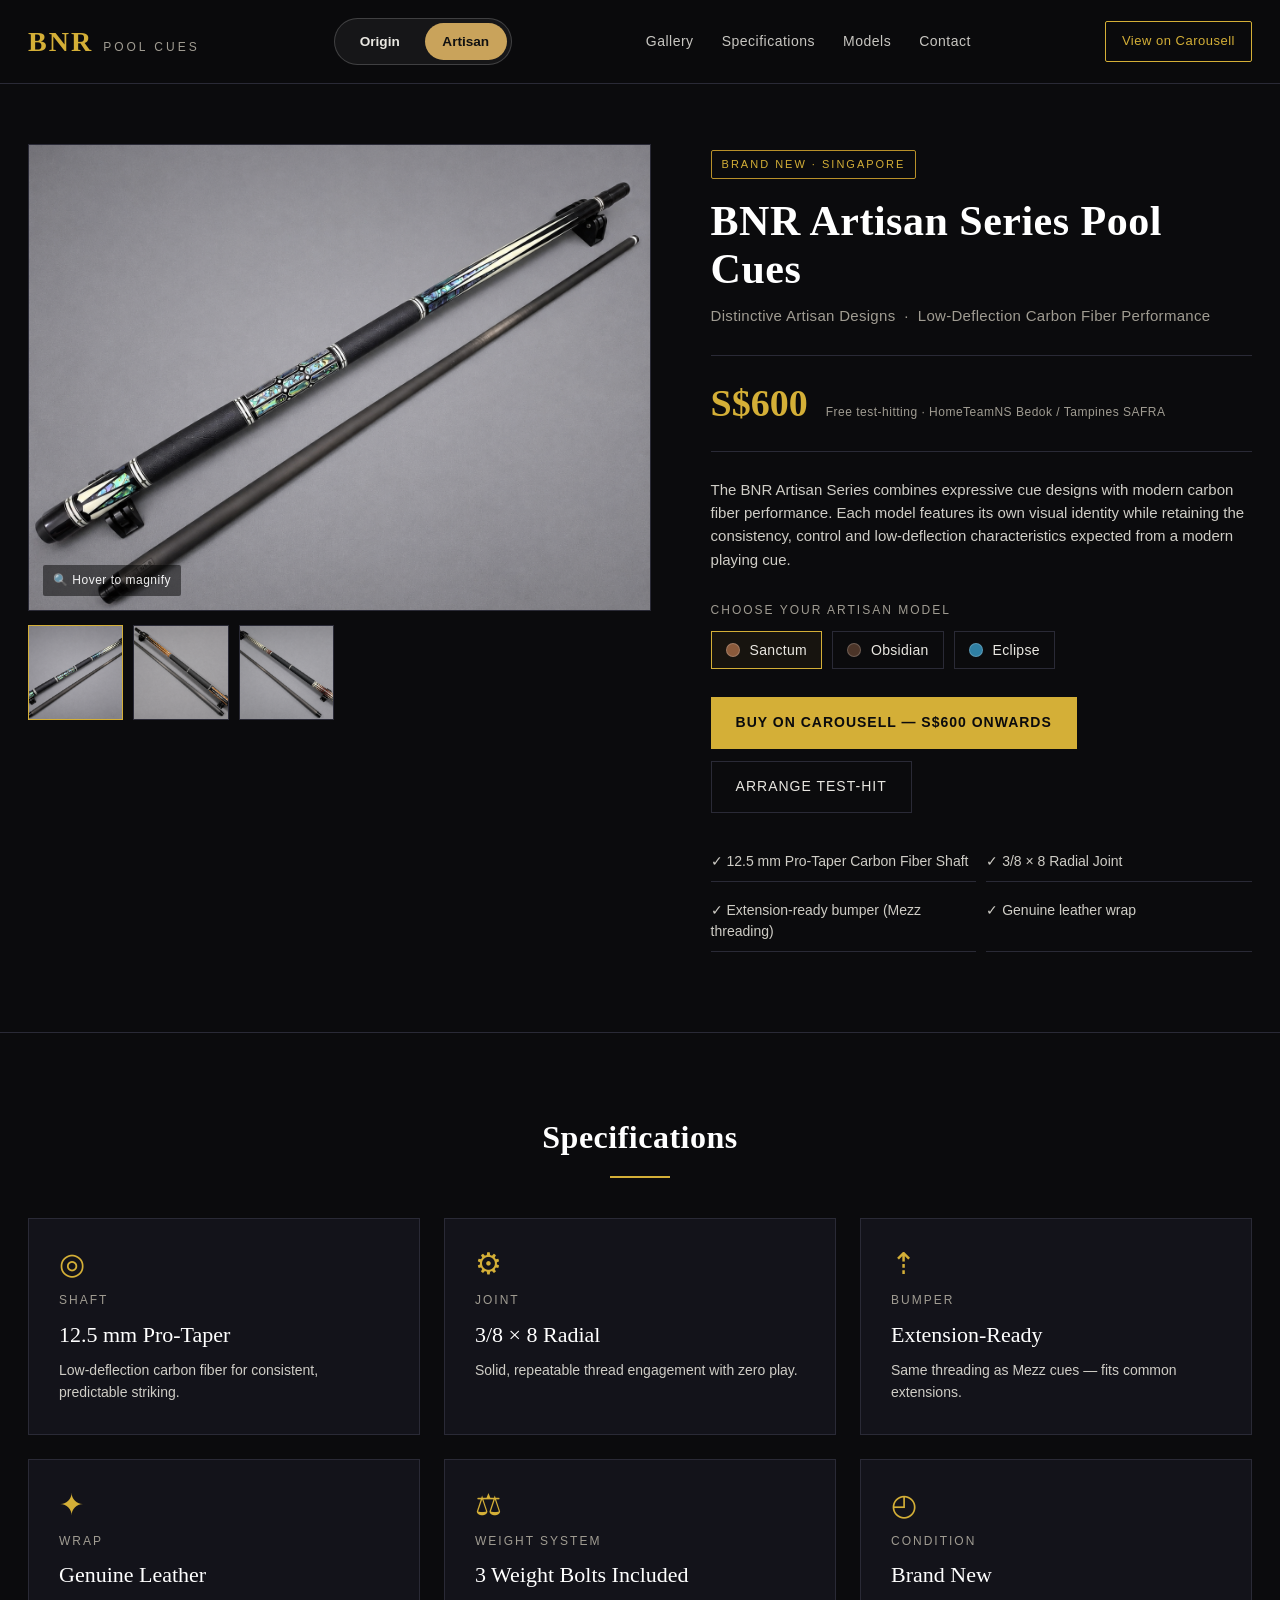
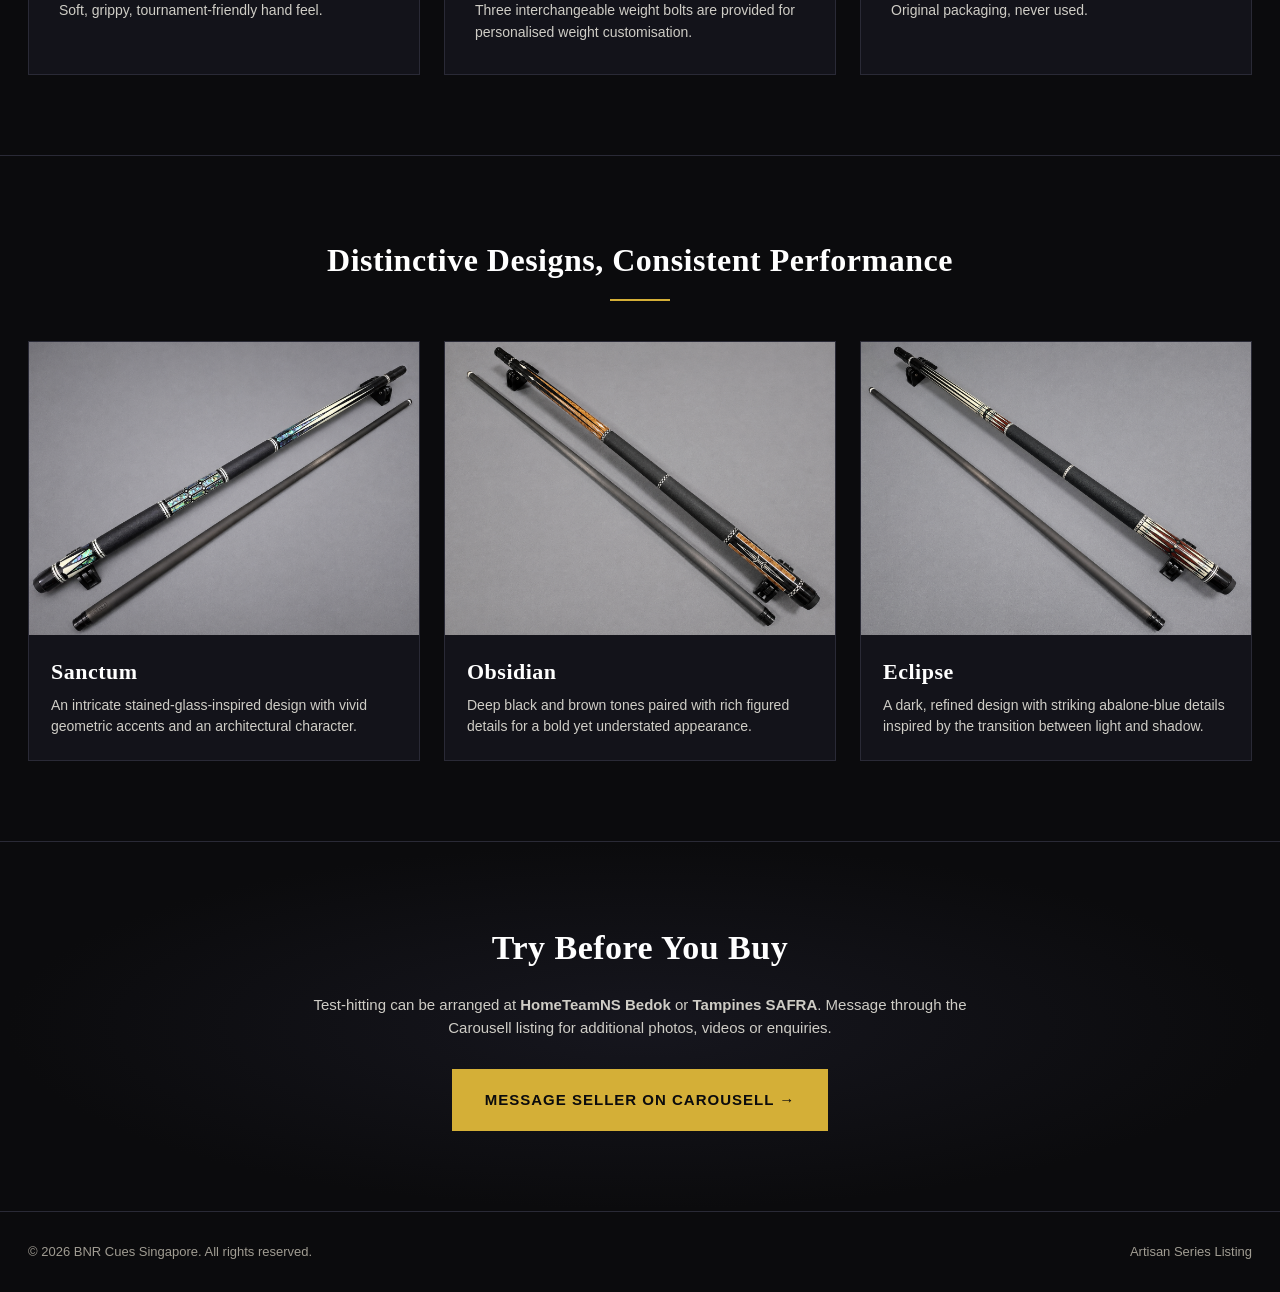
==== artisan.html @ a1094cd3 "Update artisan.html" ====
<!DOCTYPE html>
<html lang="en">
<head>
<meta charset="UTF-8" />
<meta name="viewport" content="width=device-width, initial-scale=1.0" />
<title>BNR Artisan Series Pool Cues — Premium Carbon Fiber Cues</title>
<meta name="description" content="Explore the BNR Artisan Series, featuring distinctive cue designs paired with a low-deflection carbon fiber shaft." />
<link rel="stylesheet" href="styles.css" />

<style>
  /* Artisan model colour icons */
  .sw-sanctum {
    background: #8a5a3b;
  }

  .sw-obsidian {
    background: #4b3428;
  }

  .sw-eclipse {
    background: #2f7fa3;
  }
</style>
</head>

<body>

<header class="nav">
  <div class="nav-inner">

    <a href="index.html" class="brand">
      <span class="brand-mark">BNR</span>
      <span class="brand-sub">Pool Cues</span>
    </a>

    <div class="series-switcher">
      <a href="index.html" class="series-link">Origin</a>
      <a href="artisan.html" class="series-link active">Artisan</a>
    </div>

    <nav class="nav-links">
      <a href="#gallery">Gallery</a>
      <a href="#specs">Specifications</a>
      <a href="#variants">Models</a>
      <a href="#contact">Contact</a>
    </nav>

    <a
      class="cta-mini"
      href="https://carousell.app.link/4e29NldjG4b"
      target="_blank"
      rel="noopener"
    >
      View on Carousell
    </a>

  </div>
</header>

<main>

<section class="product">
  <div class="product-grid">

    <!-- LEFT: IMAGE GALLERY -->
    <div class="gallery" id="gallery">

      <div
        class="main-image-wrap"
        id="zoomTarget"
        data-zoom-src="images/cue-sanctum-main.jpg"
      >
        <img
          id="mainImage"
          src="images/cue-sanctum-main.jpg"
          alt="BNR Artisan Sanctum Pool Cue"
        />

        <div class="zoom-lens" id="zoomLens"></div>
        <div class="zoom-result" id="zoomResult"></div>
        <div class="zoom-hint">🔍 Hover to magnify</div>
      </div>

      <div class="thumbs">

        <button
          class="thumb active"
          data-src="images/cue-sanctum-main.jpg"
          aria-label="Sanctum"
        >
          <img
            src="images/cue-sanctum-main.jpg"
            alt="BNR Artisan Sanctum Pool Cue"
          />
        </button>

        <button
          class="thumb"
          data-src="images/cue-obsidian-main.jpg"
          aria-label="Obsidian"
        >
          <img
            src="images/cue-obsidian-main.jpg"
            alt="BNR Artisan Obsidian Pool Cue"
          />
        </button>

        <button
          class="thumb"
          data-src="images/cue-eclipse-main.jpg"
          aria-label="Eclipse"
        >
          <img
            src="images/cue-eclipse-main.jpg"
            alt="BNR Artisan Eclipse Pool Cue"
          />
        </button>

      </div>
    </div>

    <!-- RIGHT: PRODUCT INFORMATION -->
    <div class="info">

      <div class="badge">Brand New · Singapore</div>

      <h1>BNR Artisan Series Pool Cues</h1>

      <p class="subtitle">
        Distinctive Artisan Designs
        &nbsp;·&nbsp;
        Low-Deflection Carbon Fiber Performance
      </p>

      <div class="price-row">
        <div class="price">S$600</div>
        <div class="price-note">
          Free test-hitting · HomeTeamNS Bedok / Tampines SAFRA
        </div>
      </div>

      <p class="lede">
        The BNR Artisan Series combines expressive cue designs with modern
        carbon fiber performance. Each model features its own visual identity
        while retaining the consistency, control and low-deflection
        characteristics expected from a modern playing cue.
      </p>

      <div class="variant-picker">
        <div class="variant-label">Choose your Artisan model</div>

        <div class="variant-options">

          <button
            class="variant active"
            data-src="images/cue-sanctum-main.jpg"
          >
            <span class="swatch sw-sanctum"></span>
            Sanctum
          </button>

          <button
            class="variant"
            data-src="images/cue-obsidian-main.jpg"
          >
            <span class="swatch sw-obsidian"></span>
            Obsidian
          </button>

          <button
            class="variant"
            data-src="images/cue-eclipse-main.jpg"
          >
            <span class="swatch sw-eclipse"></span>
            Eclipse
          </button>

        </div>
      </div>

      <div class="actions">

        <a
          class="btn btn-primary"
          href="https://carousell.app.link/4e29NldjG4b"
          target="_blank"
          rel="noopener"
        >
          Buy on Carousell — S$600 onwards
        </a>

        <a class="btn btn-ghost" href="#contact">
          Arrange Test-Hit
        </a>

      </div>

      <ul class="quick-feats">
        <li>✓ 12.5 mm Pro-Taper Carbon Fiber Shaft</li>
        <li>✓ 3/8 × 8 Radial Joint</li>
        <li>✓ Extension-ready bumper (Mezz threading)</li>
        <li>✓ Genuine leather wrap</li>
      </ul>

    </div>

  </div>
</section>

<!-- ============== SPECIFICATIONS ============== -->
<section class="specs" id="specs">

  <h2>Specifications</h2>

  <div class="specs-grid">

    <div class="spec">
      <div class="spec-icon">◎</div>
      <div class="spec-title">Shaft</div>
      <div class="spec-val">12.5 mm Pro-Taper</div>
      <div class="spec-desc">
        Low-deflection carbon fiber for consistent, predictable striking.
      </div>
    </div>

    <div class="spec">
      <div class="spec-icon">⚙</div>
      <div class="spec-title">Joint</div>
      <div class="spec-val">3/8 × 8 Radial</div>
      <div class="spec-desc">
        Solid, repeatable thread engagement with zero play.
      </div>
    </div>

    <div class="spec">
      <div class="spec-icon">⇡</div>
      <div class="spec-title">Bumper</div>
      <div class="spec-val">Extension-Ready</div>
      <div class="spec-desc">
        Same threading as Mezz cues — fits common extensions.
      </div>
    </div>

    <div class="spec">
      <div class="spec-icon">✦</div>
      <div class="spec-title">Wrap</div>
      <div class="spec-val">Genuine Leather</div>
      <div class="spec-desc">
        Soft, grippy, tournament-friendly hand feel.
      </div>
    </div>

    <div class="spec">
      <div class="spec-icon">⚖</div>
      <div class="spec-title">Weight System</div>
      <div class="spec-val">3 Weight Bolts Included</div>
      <div class="spec-desc">
        Three interchangeable weight bolts are provided for personalised weight customisation.
      </div>
    </div>

    <div class="spec">
      <div class="spec-icon">◴</div>
      <div class="spec-title">Condition</div>
      <div class="spec-val">Brand New</div>
      <div class="spec-desc">
        Original packaging, never used.
      </div>
    </div>

  </div>
</section>

<!-- ============== ARTISAN MODELS ============== -->
<section class="variants-section" id="variants">

  <h2>Distinctive Designs, Consistent Performance</h2>

  <div class="variant-cards">

    <article class="variant-card">
      <img
        src="images/cue-sanctum-main.jpg"
        alt="BNR Artisan Sanctum Pool Cue"
      />
      <h3>Sanctum</h3>
      <p>
        An intricate stained-glass-inspired design with vivid geometric
        accents and an architectural character.
      </p>
    </article>

    <article class="variant-card">
      <img
        src="images/cue-obsidian-main.jpg"
        alt="BNR Artisan Obsidian Pool Cue"
      />
      <h3>Obsidian</h3>
      <p>
        Deep black and brown tones paired with rich figured details for a bold
        yet understated appearance.
      </p>
    </article>

    <article class="variant-card">
      <img
        src="images/cue-eclipse-main.jpg"
        alt="BNR Artisan Eclipse Pool Cue"
      />
      <h3>Eclipse</h3>
      <p>
        A dark, refined design with striking abalone-blue details inspired by
        the transition between light and shadow.
      </p>
    </article>

  </div>
</section>

<!-- ============== CONTACT ============== -->
<section class="contact" id="contact">

  <div class="contact-inner">

    <h2>Try Before You Buy</h2>

    <p>
      Test-hitting can be arranged at
      <strong>HomeTeamNS Bedok</strong> or
      <strong>Tampines SAFRA</strong>.
      Message through the Carousell listing for additional photos,
      videos or enquiries.
    </p>

    <a
      class="btn btn-primary big"
      href="https://carousell.app.link/4e29NldjG4b"
      target="_blank"
      rel="noopener"
    >
      Message Seller on Carousell →
    </a>

  </div>
</section>

</main>

<footer class="footer">
  <div>© 2026 BNR Cues Singapore. All rights reserved.</div>

  <div class="foot-links">
    <a
      href="https://carousell.app.link/4e29NldjG4b"
      target="_blank"
      rel="noopener"
    >
      Artisan Series Listing
    </a>
  </div>
</footer>

<div class="lightbox" id="lightbox">
  <button
    class="lightbox-close"
    id="lightboxClose"
    aria-label="Close zoomed image"
  >
    &times;
  </button>

  <img
    id="lightboxImg"
    src=""
    alt="Zoomed product photo"
  />
</div>

<script src="script.js"></script>

</body>
</html>
---- styles.css ----
/* ===== Theme: Premium dark / billiards-hall ===== */
:root{
  --bg:#0b0b0d;
  --bg-2:#13131a;
  --panel:#181820;
  --line:#2a2a36;
  --text:#e9e7e1;
  --muted:#a09c92;
  --gold:#d4af37;
  --gold-soft:#b9912a;
  --accent:#e0b25a;
}
*{box-sizing:border-box;margin:0;padding:0}
html,body{background:var(--bg);color:var(--text);font-family:"Inter","Helvetica Neue",Arial,sans-serif;-webkit-font-smoothing:antialiased;line-height:1.55}
img{display:block;max-width:100%;height:auto}
h1,h2,h3{font-family:"Playfair Display",Georgia,"Times New Roman",serif;font-weight:600;letter-spacing:.5px}
a{color:inherit;text-decoration:none}

/* ===== Nav ===== */
.nav{position:sticky;top:0;z-index:50;background:rgba(11,11,13,.85);backdrop-filter:blur(10px);border-bottom:1px solid var(--line)}
.nav-inner{max-width:1280px;margin:0 auto;padding:18px 28px;display:flex;align-items:center;justify-content:space-between;gap:24px}
.brand{display:flex;align-items:baseline;gap:10px}
.brand-mark{font-family:"Playfair Display",Georgia,serif;font-size:28px;color:var(--gold);letter-spacing:2px;font-weight:700}
.brand-sub{font-size:12px;text-transform:uppercase;letter-spacing:3px;color:var(--muted)}
.nav-links{display:flex;gap:28px}
.nav-links a{color:var(--text);font-size:14px;letter-spacing:.5px;opacity:.85;transition:opacity .2s}
.nav-links a:hover{opacity:1;color:var(--gold)}
.cta-mini{font-size:13px;padding:9px 16px;border:1px solid var(--gold);color:var(--gold);border-radius:2px;transition:all .2s;letter-spacing:.5px}
.cta-mini:hover{background:var(--gold);color:#000}

/* ===== Product layout ===== */
.product{max-width:1280px;margin:0 auto;padding:60px 28px 80px}
.product-grid{display:grid;grid-template-columns:1.15fr 1fr;gap:60px;align-items:start}

/* ===== Gallery + Magnifier ===== */
.gallery{position:relative}
.main-image-wrap{
  position:relative;background:var(--panel);border:1px solid var(--line);
  aspect-ratio:4/3;cursor:zoom-in;
}
.main-image-wrap img{width:100%;height:100%;object-fit:cover;display:block}
.zoom-hint{position:absolute;left:14px;bottom:14px;background:rgba(0,0,0,.55);color:#fff;font-size:12px;padding:6px 10px;border-radius:2px;letter-spacing:.5px;pointer-events:none;opacity:.9;transition:opacity .2s}
.main-image-wrap:hover .zoom-hint{opacity:0}
/* On touch devices there's no hover state, so show the hint (with updated text set in script.js) by default */
@media (hover: none){
    .zoom-hint{opacity:1}
}

/* Magnifier lens (the square that follows the cursor on the small image) */
.zoom-lens{
  position:absolute;border:2px solid var(--gold);
  width:140px;height:140px;display:none;
  background:rgba(212,175,55,.08);
  pointer-events:none;
}
/* Magnifier result (the big zoomed view that appears to the right) */
.zoom-result{
  position:absolute;
  top:0;left:calc(100% + 20px);
  width:520px;height:100%;
  border:1px solid var(--line);
  background-repeat:no-repeat;
  background-color:var(--panel);
  display:none;
  z-index:30;
  box-shadow:0 20px 50px rgba(0,0,0,.5);
}

/* Thumbnails */
.thumbs{display:grid;grid-template-columns:repeat(6,1fr);gap:10px;margin-top:14px}
.thumb{
  background:var(--panel);border:1px solid var(--line);padding:0;cursor:pointer;
  aspect-ratio:1/1;overflow:hidden;transition:border-color .15s, transform .15s;
}
.thumb img{width:100%;height:100%;object-fit:cover}
.thumb:hover{border-color:var(--gold-soft);transform:translateY(-2px)}
.thumb.active{border-color:var(--gold);box-shadow:0 0 0 1px var(--gold) inset}

/* ===== Info panel ===== */
.info{padding-top:6px}
.badge{display:inline-block;font-size:11px;letter-spacing:2px;text-transform:uppercase;color:var(--gold);border:1px solid var(--gold-soft);padding:5px 10px;margin-bottom:18px;border-radius:2px}
.info h1{font-size:42px;line-height:1.15;margin-bottom:10px;color:#fff}
.subtitle{color:var(--muted);font-size:15px;margin-bottom:28px;letter-spacing:.3px}

.price-row{display:flex;align-items:baseline;gap:18px;padding:18px 0;border-top:1px solid var(--line);border-bottom:1px solid var(--line);margin-bottom:26px;flex-wrap:wrap}
.price{font-family:"Playfair Display",serif;font-size:38px;color:var(--gold);font-weight:600}
.price-note{font-size:12px;color:var(--muted);letter-spacing:.5px}

.lede{color:#cfcdc6;margin-bottom:30px;font-size:15px}

/* Variant picker */
.variant-picker{margin-bottom:28px}
.variant-label{font-size:12px;letter-spacing:2px;text-transform:uppercase;color:var(--muted);margin-bottom:12px}
.variant-options{display:flex;gap:10px;flex-wrap:wrap}
.variant{
  display:flex;align-items:center;gap:10px;background:transparent;color:var(--text);
  border:1px solid var(--line);padding:10px 14px;cursor:pointer;font-size:14px;
  transition:all .15s;letter-spacing:.3px;
}
.variant em{font-style:normal;color:var(--muted);margin-left:4px;font-size:12px}
.variant:hover{border-color:var(--gold-soft)}
.variant.active{border-color:var(--gold);background:rgba(212,175,55,.06)}
.swatch{width:14px;height:14px;border-radius:50%;display:inline-block;border:1px solid rgba(255,255,255,.2)}
.sw-tulipwood{background:linear-gradient(135deg,#e08338,#a85816)}
.sw-ebony{background:linear-gradient(135deg,#3c2a20,#16100c)}
.sw-curly{background:linear-gradient(135deg,#bfbfc4,#7f7f86)}

/* Buttons */
.actions{display:flex;gap:12px;flex-wrap:wrap;margin-bottom:30px}
.btn{display:inline-block;padding:14px 24px;font-size:14px;letter-spacing:1px;text-transform:uppercase;border:1px solid transparent;cursor:pointer;transition:all .15s;font-family:inherit}
.btn-primary{background:var(--gold);color:#0b0b0d;font-weight:600}
.btn-primary:hover{background:#e6c050;transform:translateY(-1px)}
.btn-ghost{background:transparent;color:var(--text);border-color:var(--line)}
.btn-ghost:hover{border-color:var(--gold);color:var(--gold)}
.btn.big{padding:18px 32px;font-size:15px}

.quick-feats{list-style:none;display:grid;grid-template-columns:1fr 1fr;gap:10px;color:#cfcdc6;font-size:14px}
.quick-feats li{padding:8px 0;border-bottom:1px solid var(--line)}

/* ===== Specs ===== */
.specs{max-width:1280px;margin:0 auto;padding:80px 28px;border-top:1px solid var(--line)}
.specs h2{font-size:32px;margin-bottom:40px;text-align:center;color:#fff}
.specs h2::after{content:"";display:block;width:60px;height:2px;background:var(--gold);margin:14px auto 0}
.specs-grid{display:grid;grid-template-columns:repeat(3,1fr);gap:24px}
.spec{background:var(--bg-2);border:1px solid var(--line);padding:30px;transition:border-color .2s, transform .2s}
.spec:hover{border-color:var(--gold-soft);transform:translateY(-3px)}
.spec-icon{font-size:30px;color:var(--gold);margin-bottom:12px;line-height:1}
.spec-title{font-size:12px;letter-spacing:2px;text-transform:uppercase;color:var(--muted);margin-bottom:8px}
.spec-val{font-family:"Playfair Display",serif;font-size:22px;color:#fff;margin-bottom:8px}
.spec-desc{font-size:14px;color:#cfcdc6}

/* ===== Variants section ===== */
.variants-section{max-width:1280px;margin:0 auto;padding:80px 28px;border-top:1px solid var(--line)}
.variants-section h2{font-size:32px;text-align:center;margin-bottom:40px;color:#fff}
.variants-section h2::after{content:"";display:block;width:60px;height:2px;background:var(--gold);margin:14px auto 0}
.variant-cards{display:grid;grid-template-columns:repeat(3,1fr);gap:24px}
.variant-card{background:var(--bg-2);border:1px solid var(--line);overflow:hidden;transition:transform .2s, border-color .2s}
.variant-card:hover{transform:translateY(-4px);border-color:var(--gold-soft)}
.variant-card img{width:100%;aspect-ratio:4/3;object-fit:cover}
.variant-card h3{font-size:22px;padding:20px 22px 6px;color:#fff}
.variant-card h3 span{color:var(--gold);font-style:italic;font-weight:400}
.variant-card p{padding:0 22px 22px;color:#cfcdc6;font-size:14px}

/* ===== Contact / CTA ===== */
.contact{padding:80px 28px;border-top:1px solid var(--line);background:radial-gradient(ellipse at center,#16161e 0%,#0b0b0d 70%)}
.contact-inner{max-width:720px;margin:0 auto;text-align:center}
.contact h2{font-size:34px;margin-bottom:18px;color:#fff}
.contact p{color:#cfcdc6;font-size:15px;margin-bottom:30px}

/* ===== Footer ===== */
.footer{max-width:1280px;margin:0 auto;padding:30px 28px;border-top:1px solid var(--line);display:flex;justify-content:space-between;align-items:center;font-size:13px;color:var(--muted);flex-wrap:wrap;gap:12px}
.foot-links a:hover{color:var(--gold)}

/* ===== Responsive ===== */
@media (max-width:980px){
  .product-grid{grid-template-columns:1fr;gap:40px}
  .zoom-result{display:none !important}   /* hide side-zoom panel on tablets/mobile */
  .specs-grid{grid-template-columns:1fr 1fr}
  .variant-cards{grid-template-columns:1fr}
}
@media (max-width:640px){
  .nav-links{display:none}
  .info h1{font-size:30px}
  .price{font-size:30px}
  .specs-grid{grid-template-columns:1fr}
  .thumbs{grid-template-columns:repeat(3,1fr)}
  .quick-feats{grid-template-columns:1fr}
}

        /* ===== Mobile lightbox (tap main image to pinch-zoom) ===== */
.lightbox{position:fixed;inset:0;background:rgba(0,0,0,.92);z-index:2000;display:none;align-items:center;justify-content:center;overflow:auto;-webkit-overflow-scrolling:touch;touch-action:pinch-zoom;}
.lightbox.active{display:flex;}
.lightbox img{max-width:100%;height:auto;margin:auto;touch-action:pinch-zoom;}
.lightbox-close{position:fixed;top:16px;right:16px;width:40px;height:40px;border-radius:50%;border:1px solid var(--line);background:rgba(0,0,0,.6);color:#fff;font-size:20px;line-height:1;cursor:pointer;z-index:2001;}

/* ========================================
   SERIES SWITCHER
======================================== */

.series-switcher {
  display: flex;
  align-items: center;
  gap: 4px;
  padding: 4px;
  border: 1px solid rgba(255, 255, 255, 0.18);
  border-radius: 999px;
  background: rgba(255, 255, 255, 0.05);
}

.series-link {
  display: inline-flex;
  align-items: center;
  justify-content: center;
  min-width: 82px;
  padding: 8px 14px;
  border-radius: 999px;
  color: inherit;
  font-size: 0.85rem;
  font-weight: 600;
  text-decoration: none;
  transition:
    background-color 0.2s ease,
    color 0.2s ease,
    transform 0.2s ease;
}

.series-link:hover {
  background: rgba(255, 255, 255, 0.1);
  transform: translateY(-1px);
}

.series-link.active {
  background: #c9a35b;
  color: #111;
}

/* Mobile layout */
@media (max-width: 850px) {
  .nav-inner {
    flex-wrap: wrap;
  }

  .series-switcher {
    order: 3;
    width: 100%;
    justify-content: center;
    margin-top: 8px;
  }

  .series-link {
    flex: 1;
    max-width: 160px;
  }
}
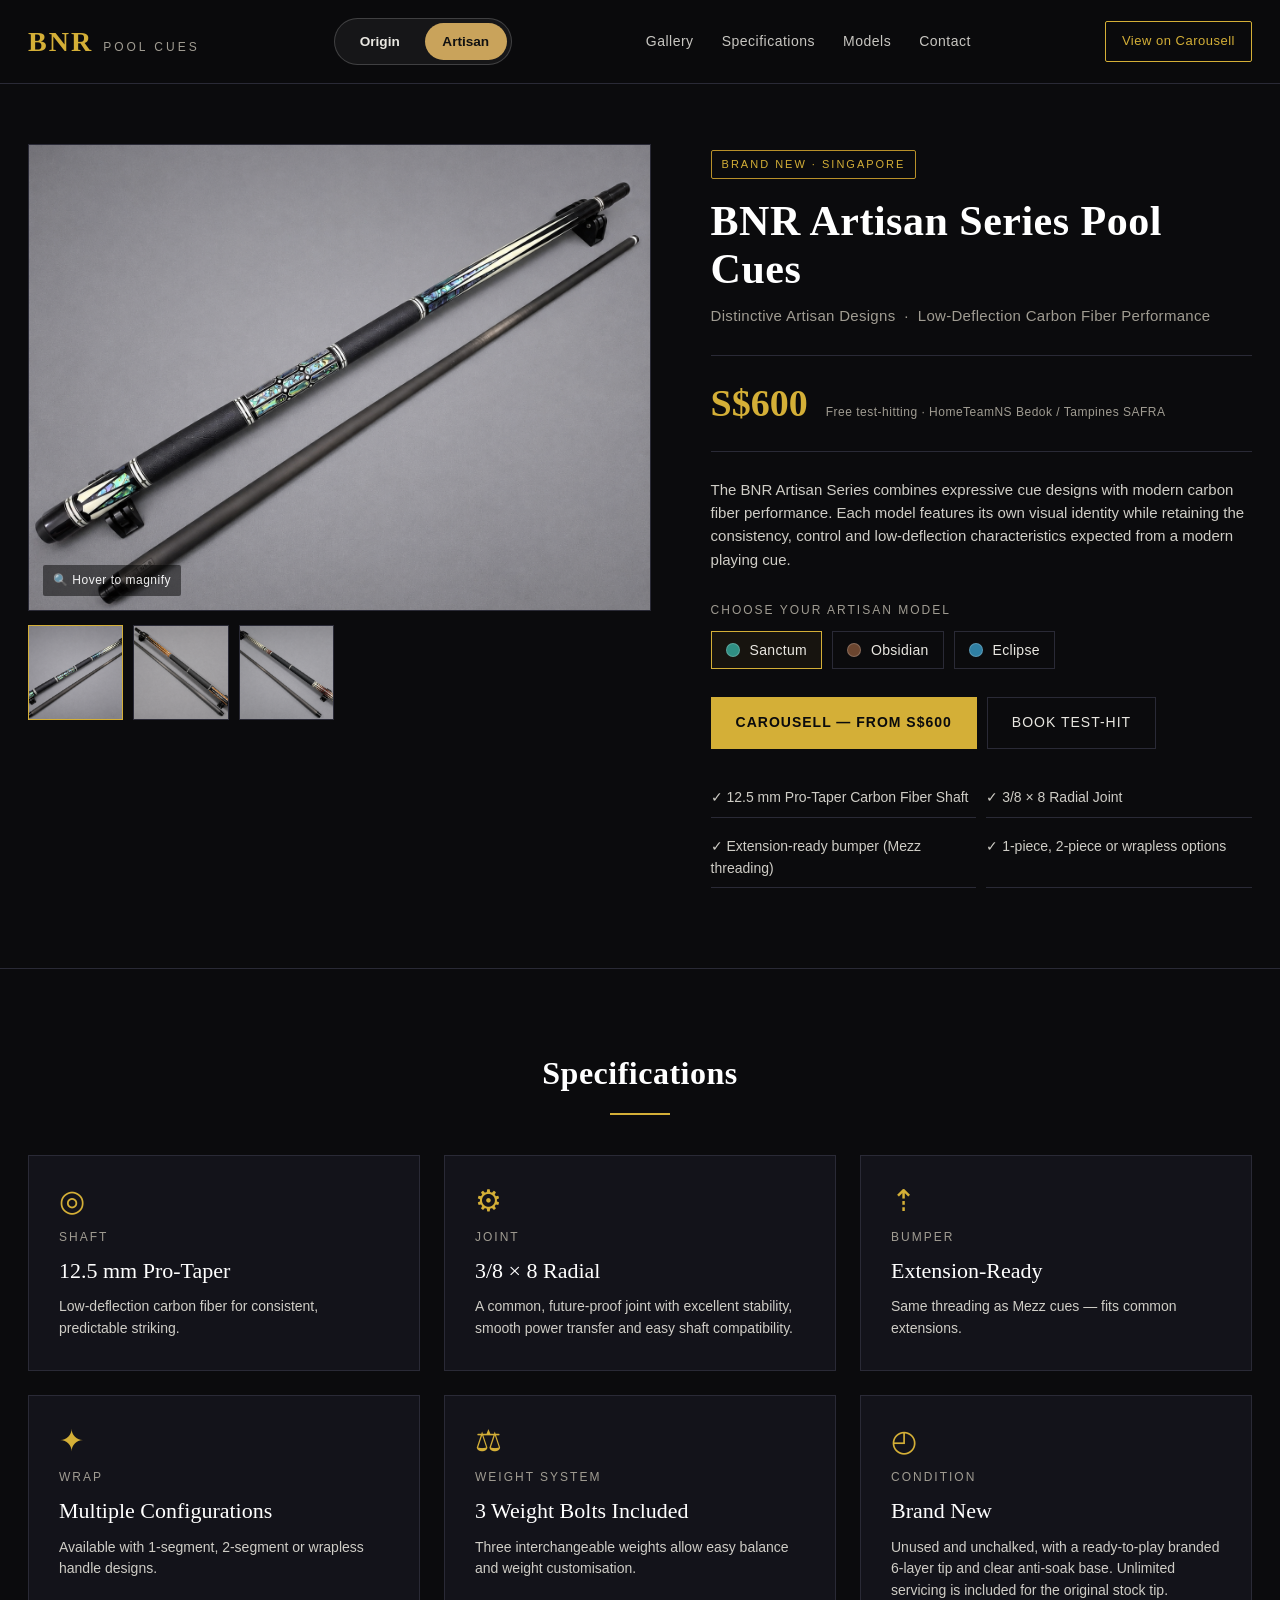
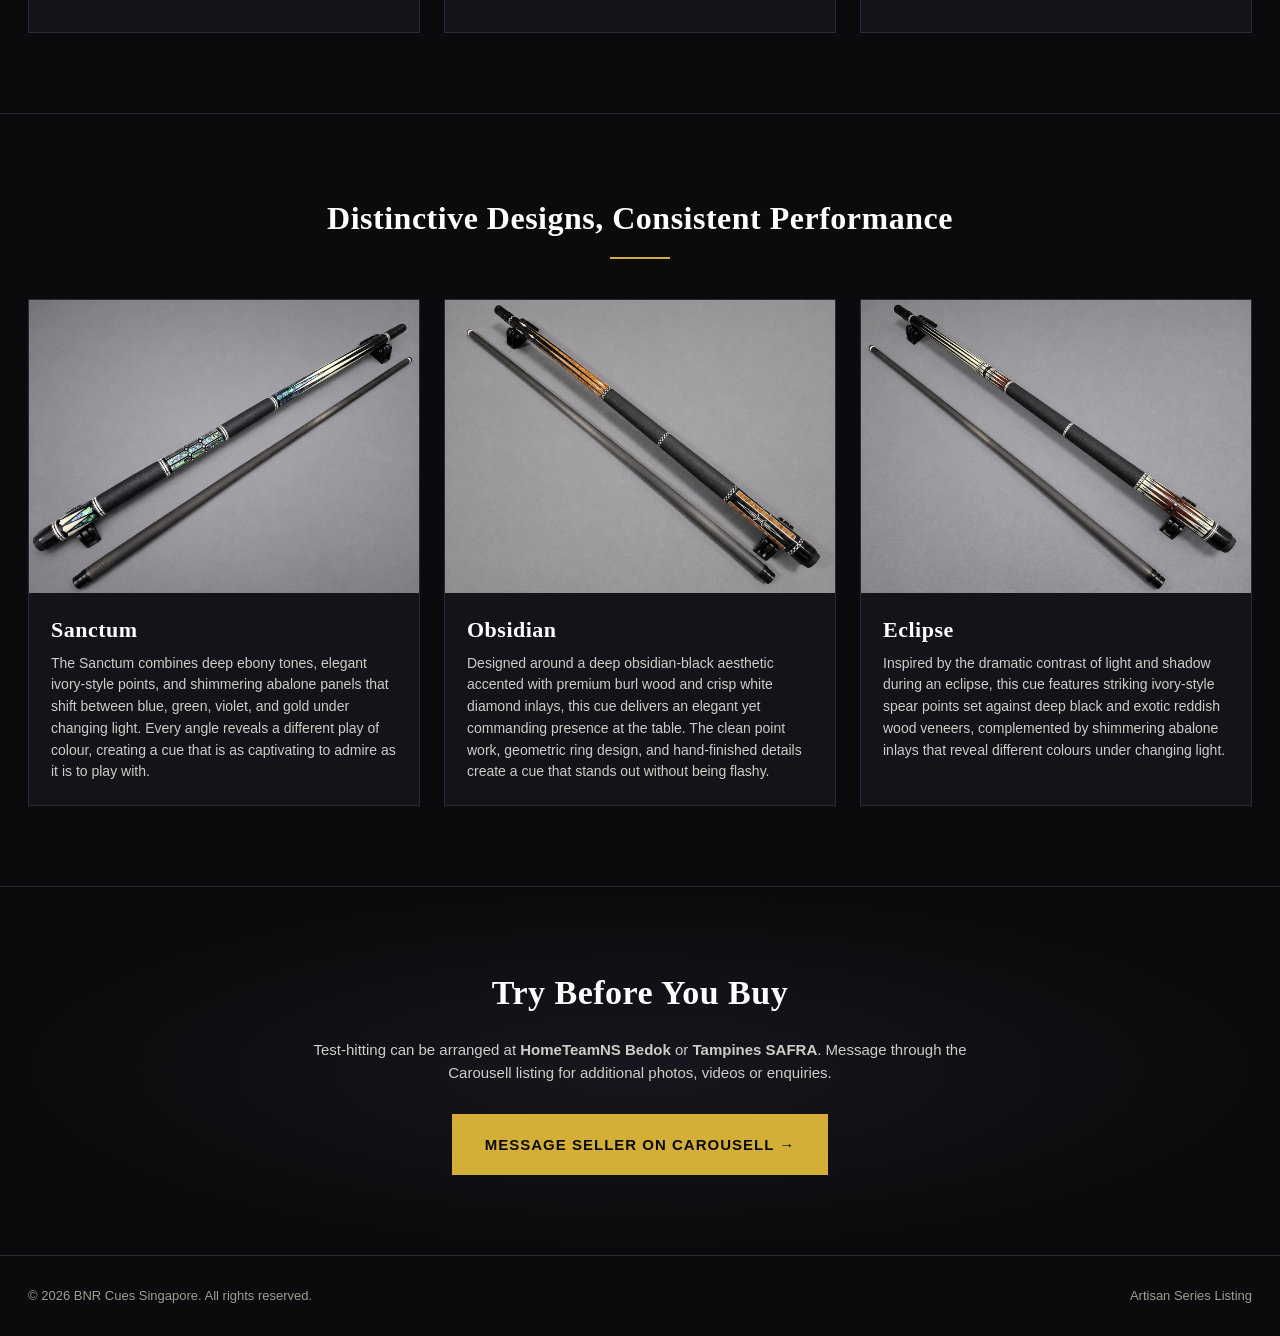
==== commit f4211ab8: "Update artisan.html" ====
--- a/artisan.html
+++ b/artisan.html
@@ -10,15 +10,37 @@
 <style>
   /* Artisan model colour icons */
   .sw-sanctum {
-    background: #8a5a3b;
+    background: #2f8f83;
   }
 
   .sw-obsidian {
-    background: #4b3428;
+    background: #6b452f;
   }
 
   .sw-eclipse {
     background: #2f7fa3;
+  }
+
+  /* Keep the two main action buttons on one line on larger screens */
+  .actions {
+    display: flex;
+    flex-wrap: nowrap;
+    gap: 10px;
+  }
+
+  .actions .btn {
+    white-space: nowrap;
+  }
+
+  @media (max-width: 620px) {
+    .actions {
+      flex-wrap: wrap;
+    }
+
+    .actions .btn {
+      width: 100%;
+      text-align: center;
+    }
   }
 </style>
 </head>
@@ -62,7 +84,6 @@
 <section class="product">
   <div class="product-grid">
 
-    <!-- LEFT: IMAGE GALLERY -->
     <div class="gallery" id="gallery">
 
       <div
@@ -119,7 +140,6 @@
       </div>
     </div>
 
-    <!-- RIGHT: PRODUCT INFORMATION -->
     <div class="info">
 
       <div class="badge">Brand New · Singapore</div>
@@ -186,11 +206,11 @@
           target="_blank"
           rel="noopener"
         >
-          Buy on Carousell — S$600 onwards
+          Carousell — From S$600
         </a>
 
         <a class="btn btn-ghost" href="#contact">
-          Arrange Test-Hit
+          Book Test-Hit
         </a>
 
       </div>
@@ -199,7 +219,7 @@
         <li>✓ 12.5 mm Pro-Taper Carbon Fiber Shaft</li>
         <li>✓ 3/8 × 8 Radial Joint</li>
         <li>✓ Extension-ready bumper (Mezz threading)</li>
-        <li>✓ Genuine leather wrap</li>
+        <li>✓ 1-piece, 2-piece or wrapless options</li>
       </ul>
 
     </div>
@@ -207,7 +227,6 @@
   </div>
 </section>
 
-<!-- ============== SPECIFICATIONS ============== -->
 <section class="specs" id="specs">
 
   <h2>Specifications</h2>
@@ -228,7 +247,7 @@
       <div class="spec-title">Joint</div>
       <div class="spec-val">3/8 × 8 Radial</div>
       <div class="spec-desc">
-        Solid, repeatable thread engagement with zero play.
+        A common, future-proof joint with excellent stability, smooth power transfer and easy shaft compatibility.
       </div>
     </div>
 
@@ -244,9 +263,9 @@
     <div class="spec">
       <div class="spec-icon">✦</div>
       <div class="spec-title">Wrap</div>
-      <div class="spec-val">Genuine Leather</div>
-      <div class="spec-desc">
-        Soft, grippy, tournament-friendly hand feel.
+      <div class="spec-val">Multiple Configurations</div>
+      <div class="spec-desc">
+        Available with 1-segment, 2-segment or wrapless handle designs.
       </div>
     </div>
 
@@ -255,7 +274,7 @@
       <div class="spec-title">Weight System</div>
       <div class="spec-val">3 Weight Bolts Included</div>
       <div class="spec-desc">
-        Three interchangeable weight bolts are provided for personalised weight customisation.
+        Three interchangeable weights allow easy balance and weight customisation.
       </div>
     </div>
 
@@ -264,14 +283,13 @@
       <div class="spec-title">Condition</div>
       <div class="spec-val">Brand New</div>
       <div class="spec-desc">
-        Original packaging, never used.
+        Unused and unchalked, with a ready-to-play branded 6-layer tip and clear anti-soak base. Unlimited servicing is included for the original stock tip.
       </div>
     </div>
 
   </div>
 </section>
 
-<!-- ============== ARTISAN MODELS ============== -->
 <section class="variants-section" id="variants">
 
   <h2>Distinctive Designs, Consistent Performance</h2>
@@ -285,8 +303,7 @@
       />
       <h3>Sanctum</h3>
       <p>
-        An intricate stained-glass-inspired design with vivid geometric
-        accents and an architectural character.
+        The Sanctum combines deep ebony tones, elegant ivory-style points, and shimmering abalone panels that shift between blue, green, violet, and gold under changing light. Every angle reveals a different play of colour, creating a cue that is as captivating to admire as it is to play with.
       </p>
     </article>
 
@@ -297,8 +314,7 @@
       />
       <h3>Obsidian</h3>
       <p>
-        Deep black and brown tones paired with rich figured details for a bold
-        yet understated appearance.
+        Designed around a deep obsidian-black aesthetic accented with premium burl wood and crisp white diamond inlays, this cue delivers an elegant yet commanding presence at the table. The clean point work, geometric ring design, and hand-finished details create a cue that stands out without being flashy.
       </p>
     </article>
 
@@ -309,15 +325,13 @@
       />
       <h3>Eclipse</h3>
       <p>
-        A dark, refined design with striking abalone-blue details inspired by
-        the transition between light and shadow.
+        Inspired by the dramatic contrast of light and shadow during an eclipse, this cue features striking ivory-style spear points set against deep black and exotic reddish wood veneers, complemented by shimmering abalone inlays that reveal different colours under changing light.
       </p>
     </article>
 
   </div>
 </section>
 
-<!-- ============== CONTACT ============== -->
 <section class="contact" id="contact">
 
   <div class="contact-inner">
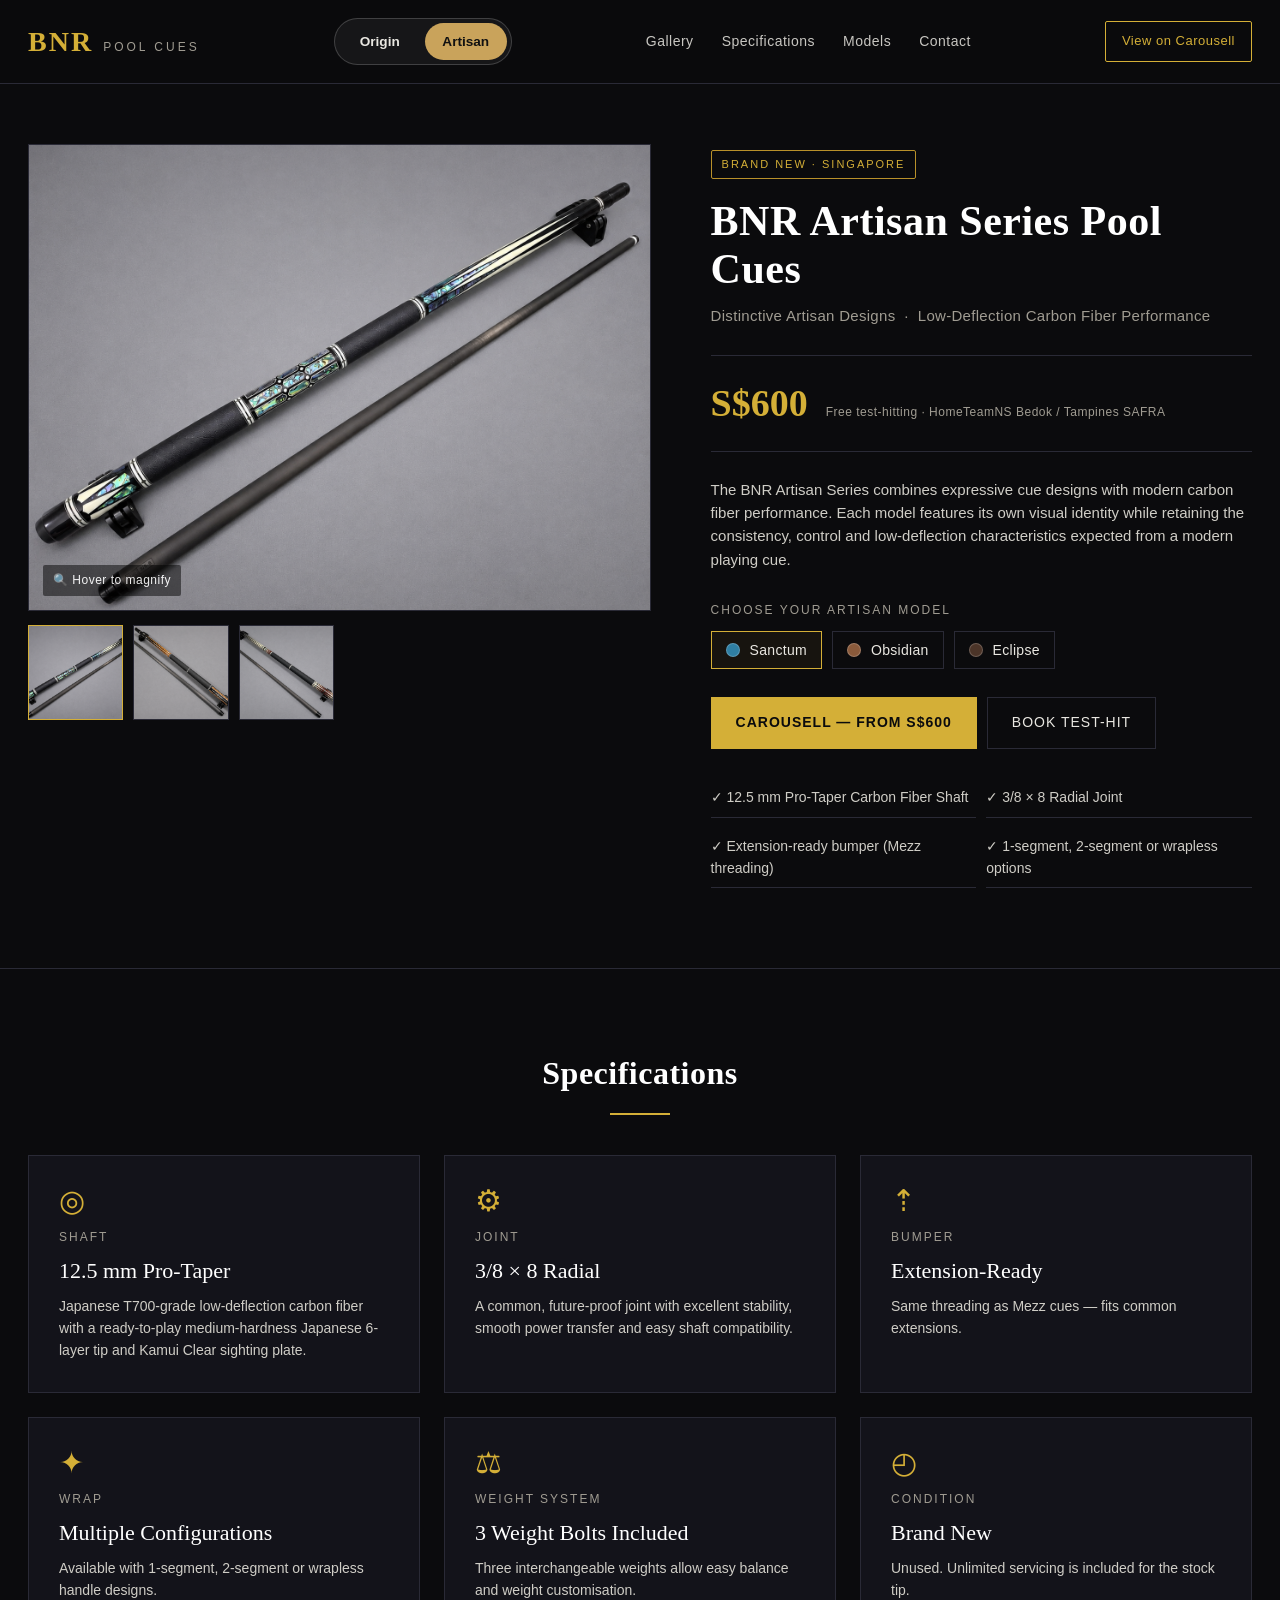
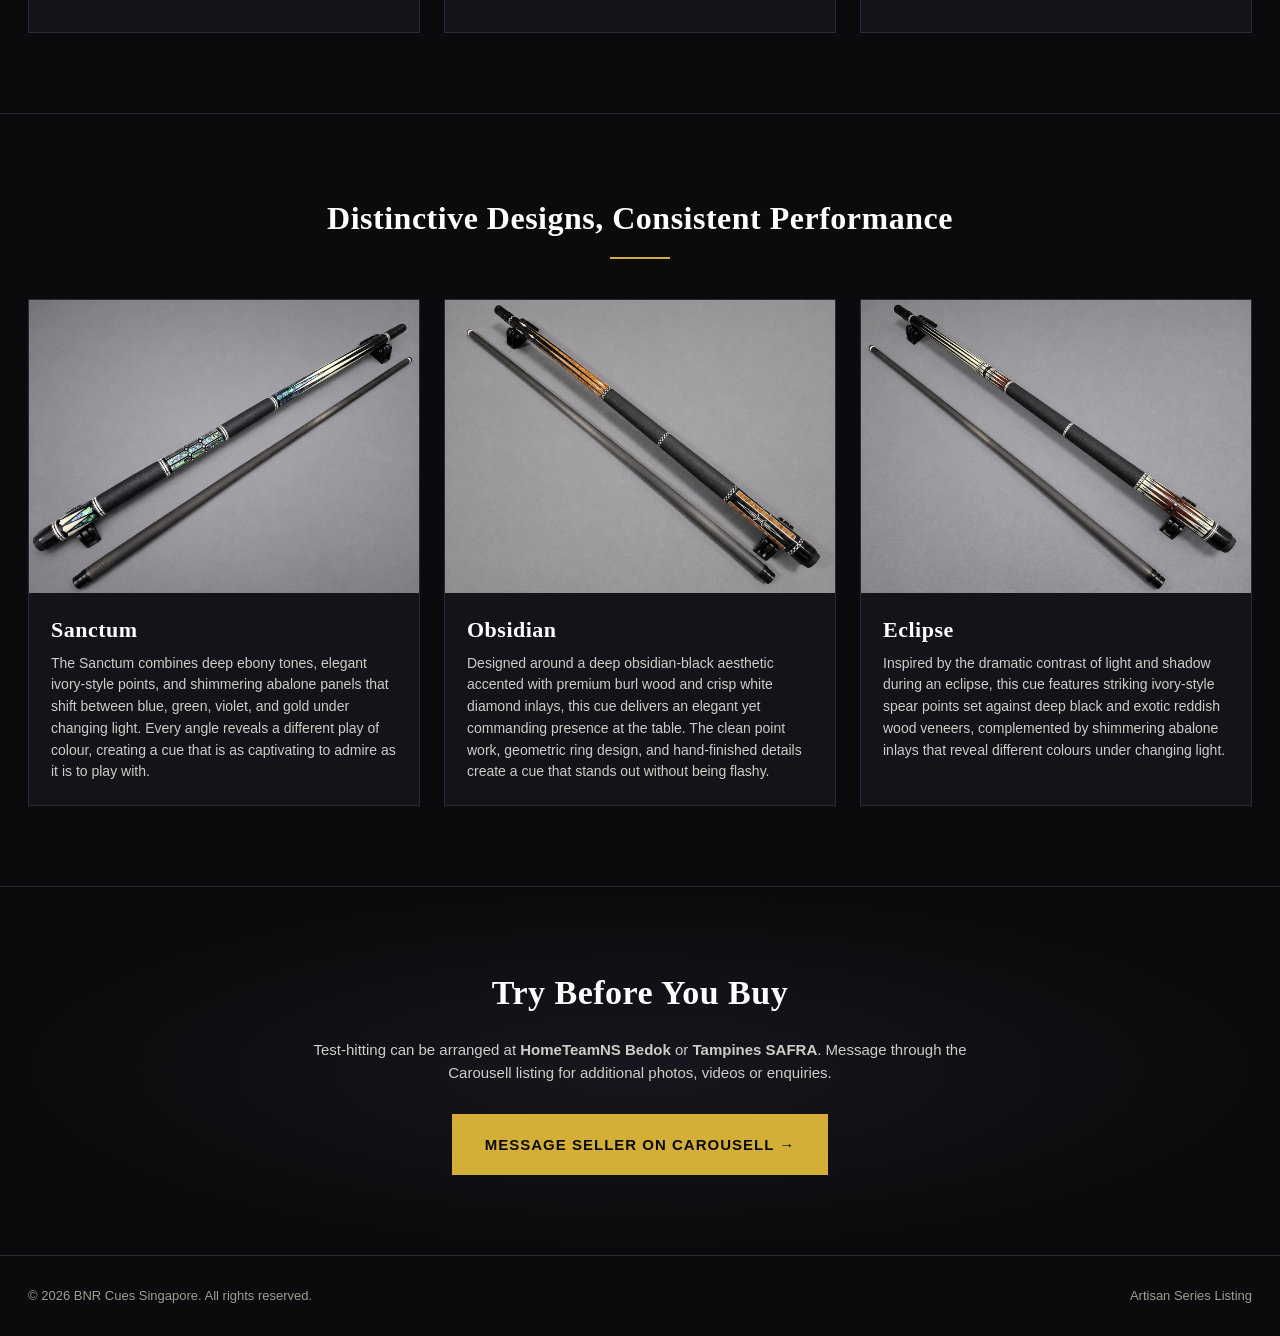
==== commit 67fe74be: "Update artisan.html" ====
--- a/artisan.html
+++ b/artisan.html
@@ -10,15 +10,15 @@
 <style>
   /* Artisan model colour icons */
   .sw-sanctum {
-    background: #2f8f83;
+    background: #2f7fa3;
   }
 
   .sw-obsidian {
-    background: #6b452f;
+    background: #8a5a3b;
   }
 
   .sw-eclipse {
-    background: #2f7fa3;
+    background: #4b3428;
   }
 
   /* Keep the two main action buttons on one line on larger screens */
@@ -219,7 +219,7 @@
         <li>✓ 12.5 mm Pro-Taper Carbon Fiber Shaft</li>
         <li>✓ 3/8 × 8 Radial Joint</li>
         <li>✓ Extension-ready bumper (Mezz threading)</li>
-        <li>✓ 1-piece, 2-piece or wrapless options</li>
+        <li>✓ 1-segment, 2-segment or wrapless options</li>
       </ul>
 
     </div>
@@ -238,7 +238,8 @@
       <div class="spec-title">Shaft</div>
       <div class="spec-val">12.5 mm Pro-Taper</div>
       <div class="spec-desc">
-        Low-deflection carbon fiber for consistent, predictable striking.
+        Japanese T700-grade low-deflection carbon fiber with a ready-to-play
+        medium-hardness Japanese 6-layer tip and Kamui Clear sighting plate.
       </div>
     </div>
 
@@ -283,7 +284,7 @@
       <div class="spec-title">Condition</div>
       <div class="spec-val">Brand New</div>
       <div class="spec-desc">
-        Unused and unchalked, with a ready-to-play branded 6-layer tip and clear anti-soak base. Unlimited servicing is included for the original stock tip.
+        Unused. Unlimited servicing is included for the stock tip.
       </div>
     </div>
 
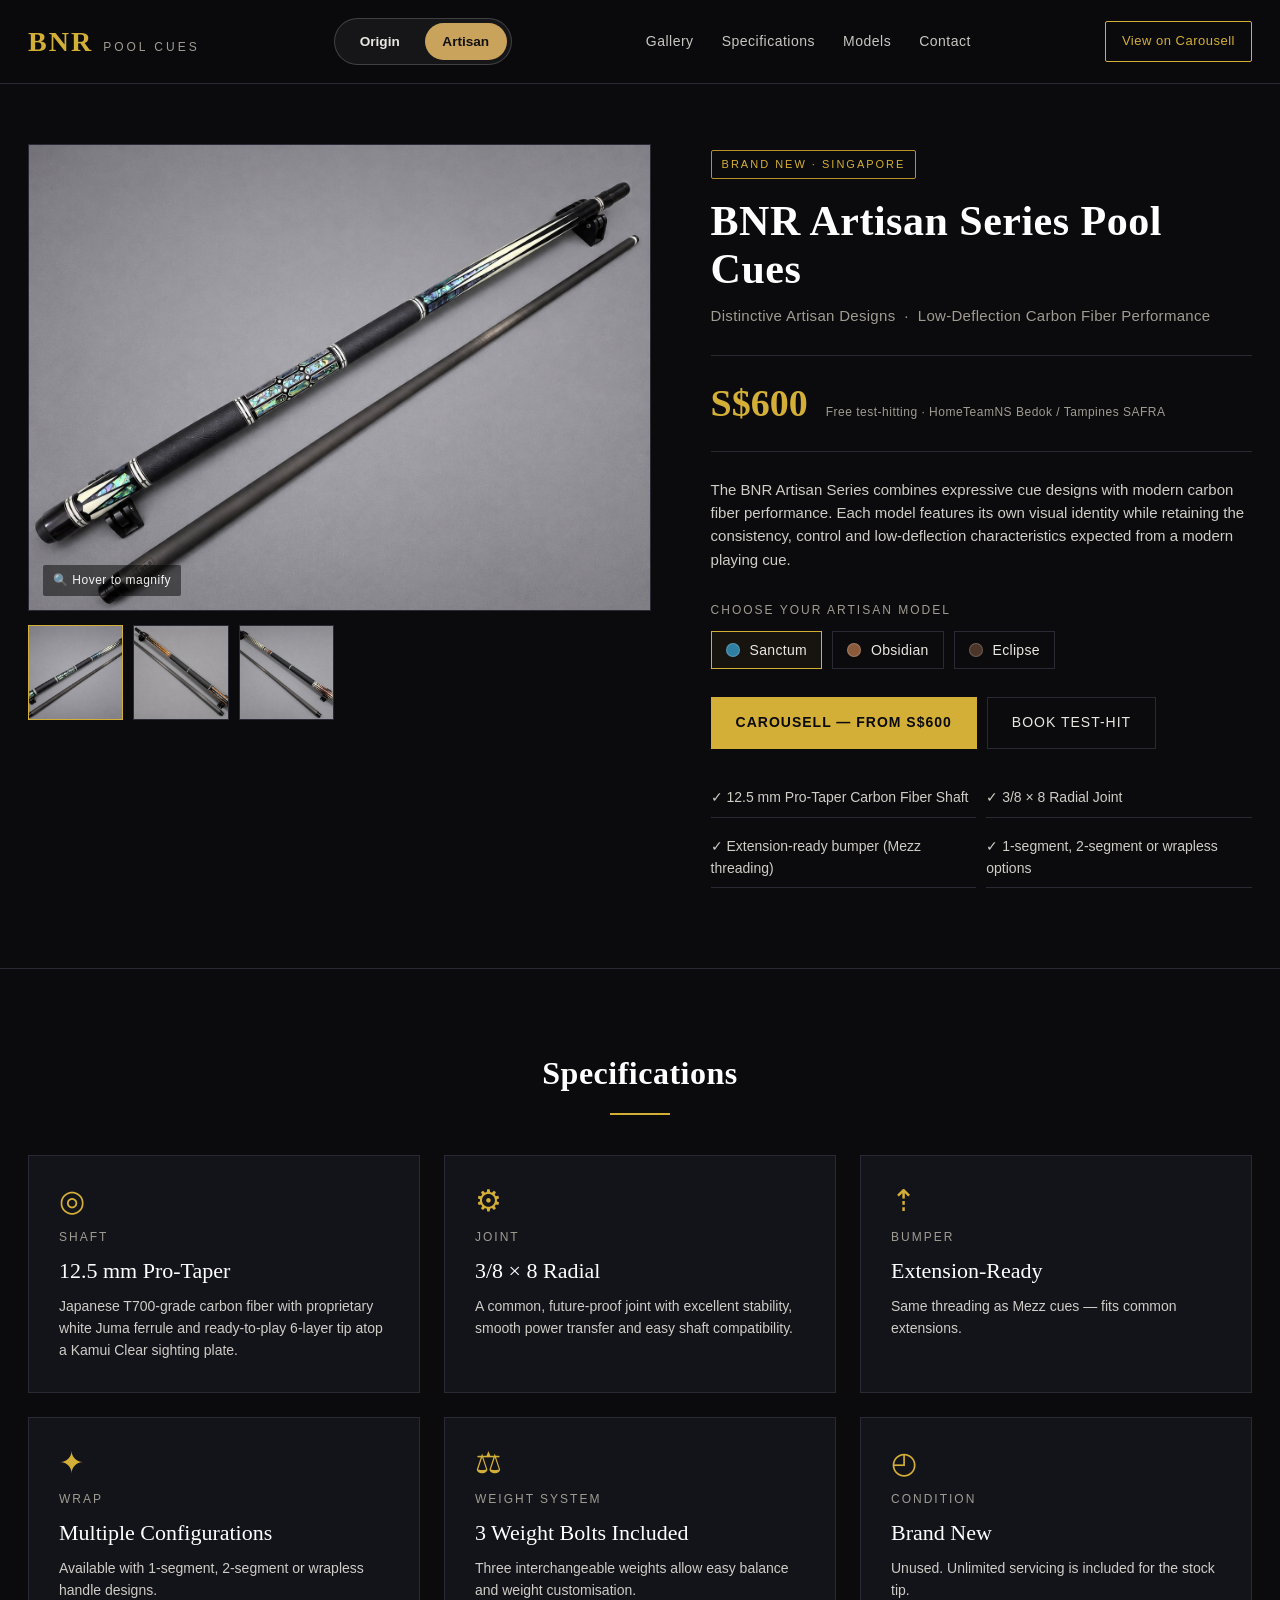
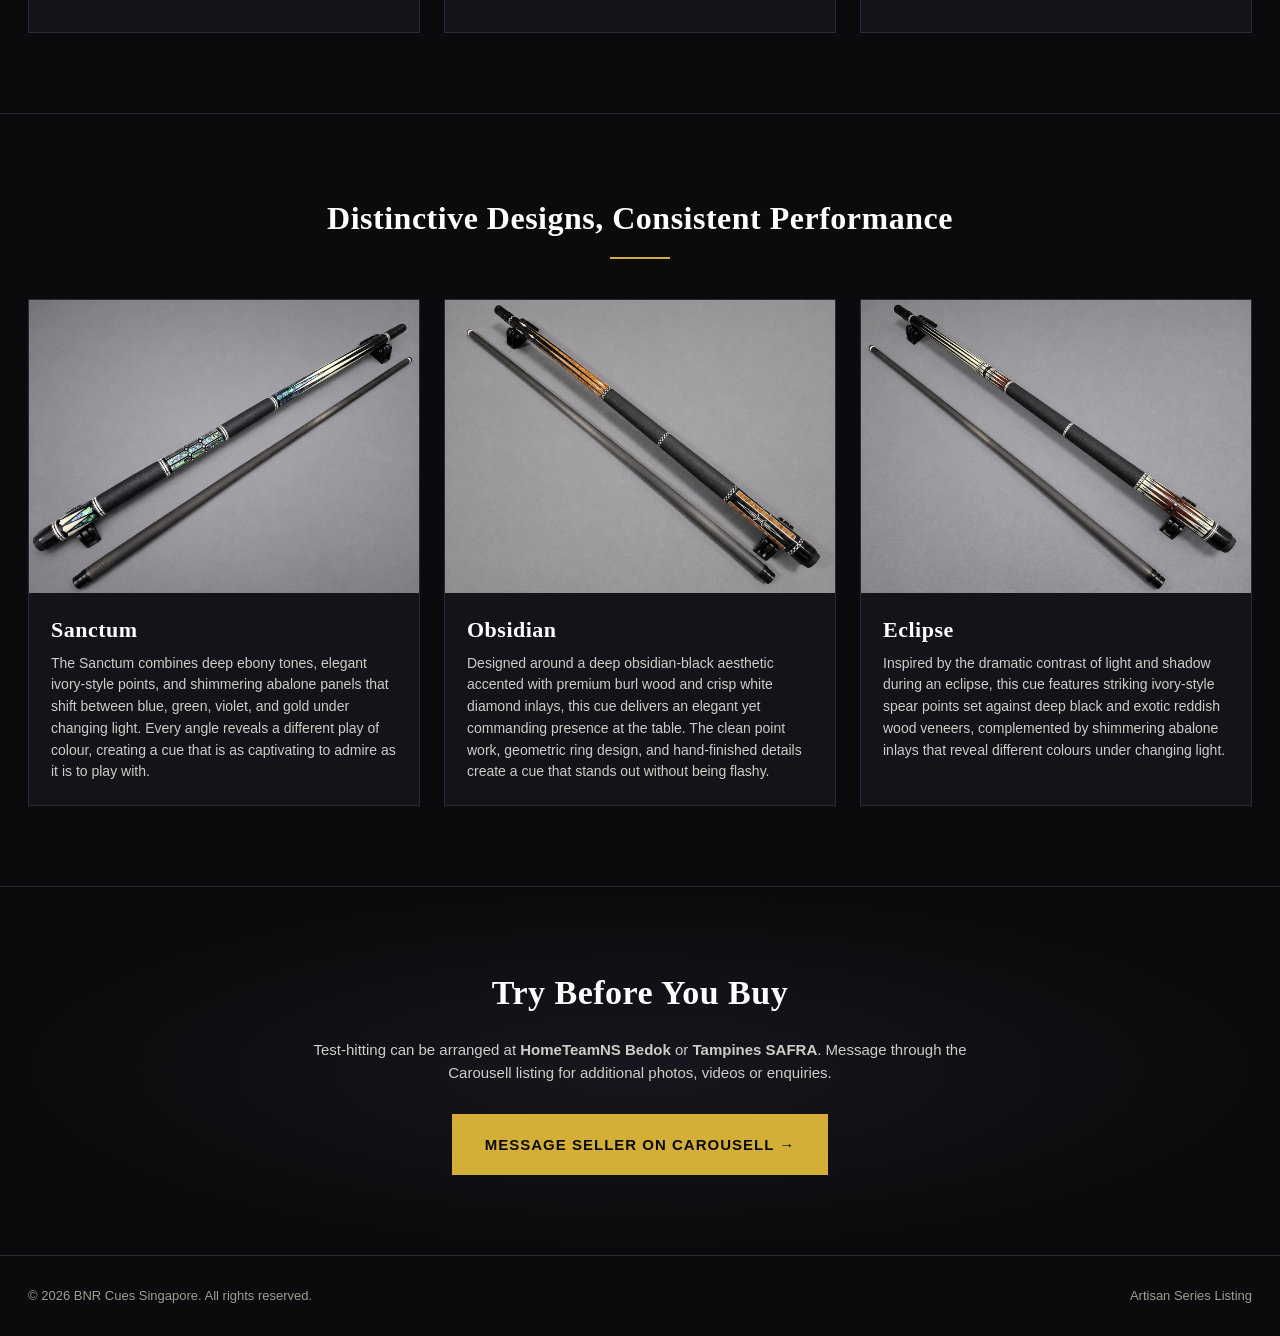
==== commit 443be548: "Update artisan.html" ====
--- a/artisan.html
+++ b/artisan.html
@@ -238,8 +238,7 @@
       <div class="spec-title">Shaft</div>
       <div class="spec-val">12.5 mm Pro-Taper</div>
       <div class="spec-desc">
-        Japanese T700-grade low-deflection carbon fiber with a ready-to-play
-        medium-hardness Japanese 6-layer tip and Kamui Clear sighting plate.
+Japanese T700-grade carbon fiber with proprietary white Juma ferrule and ready-to-play 6-layer tip atop a Kamui Clear sighting plate.
       </div>
     </div>
 
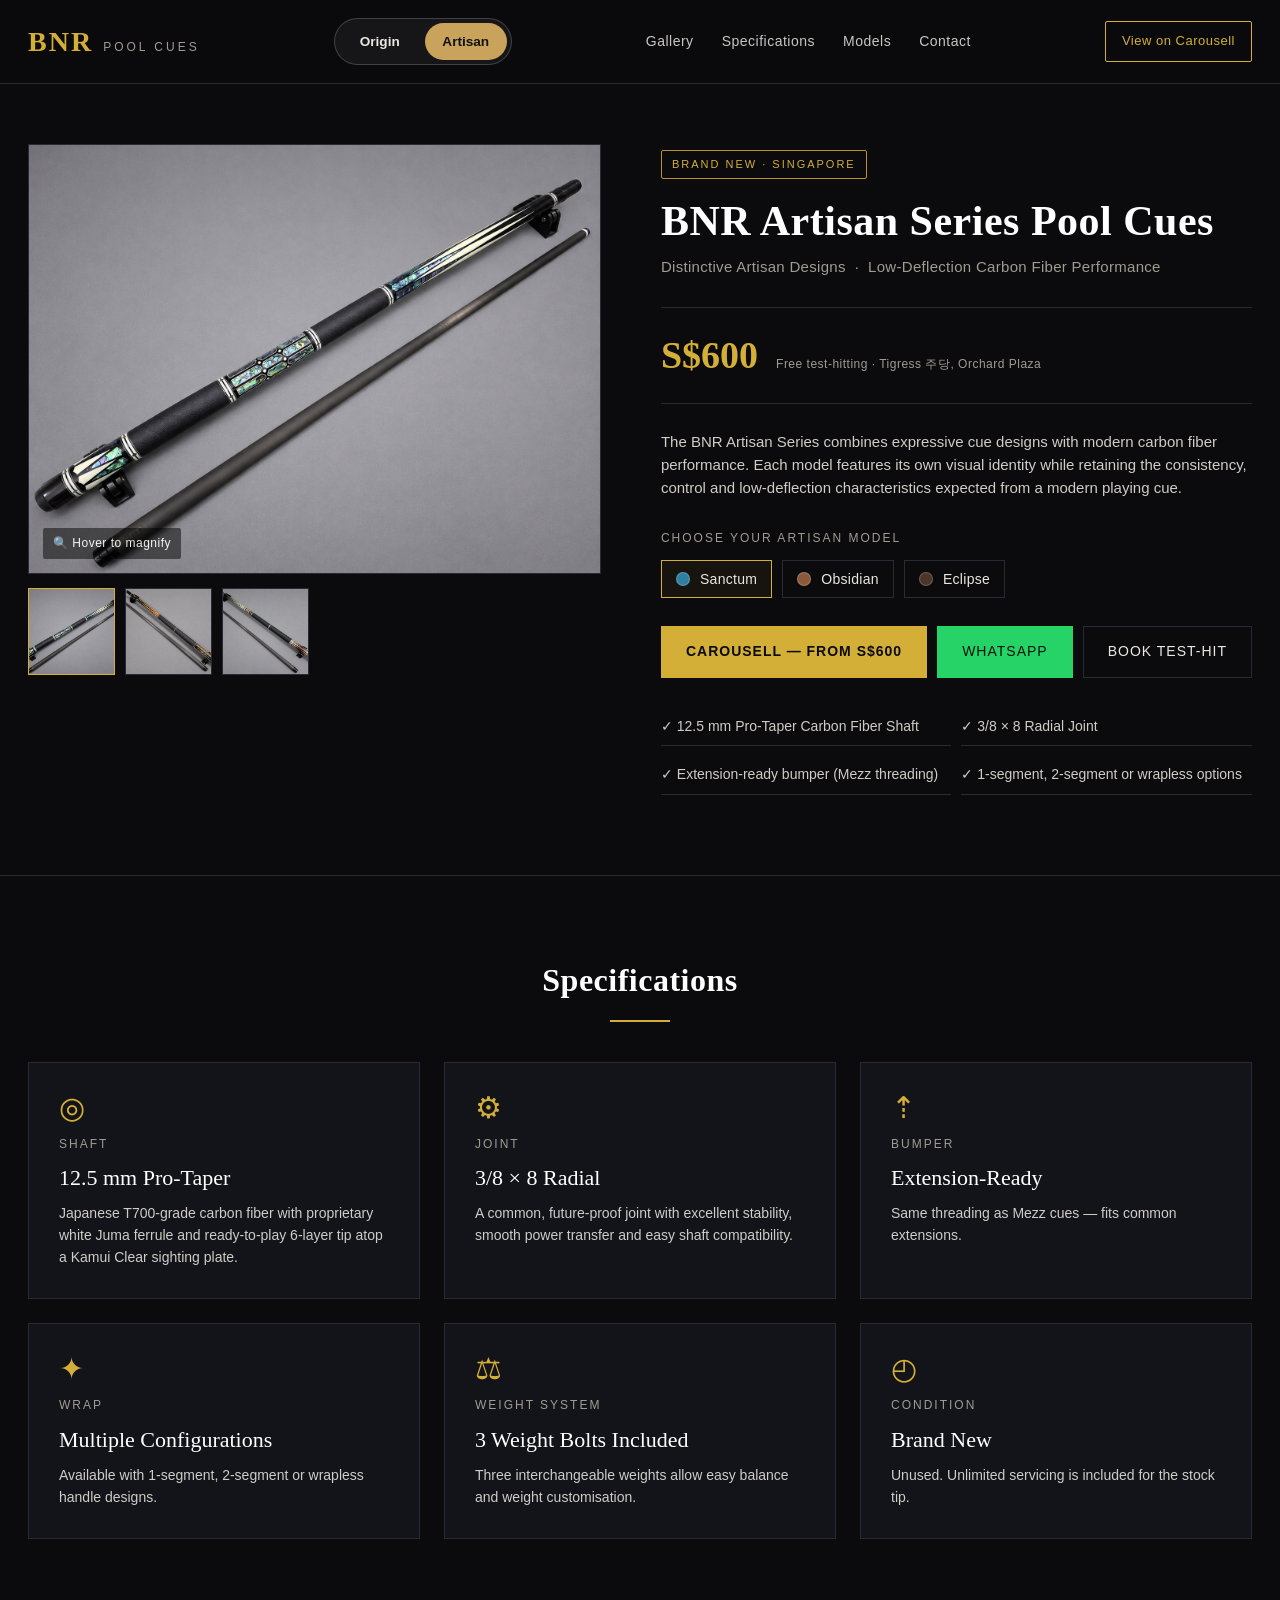
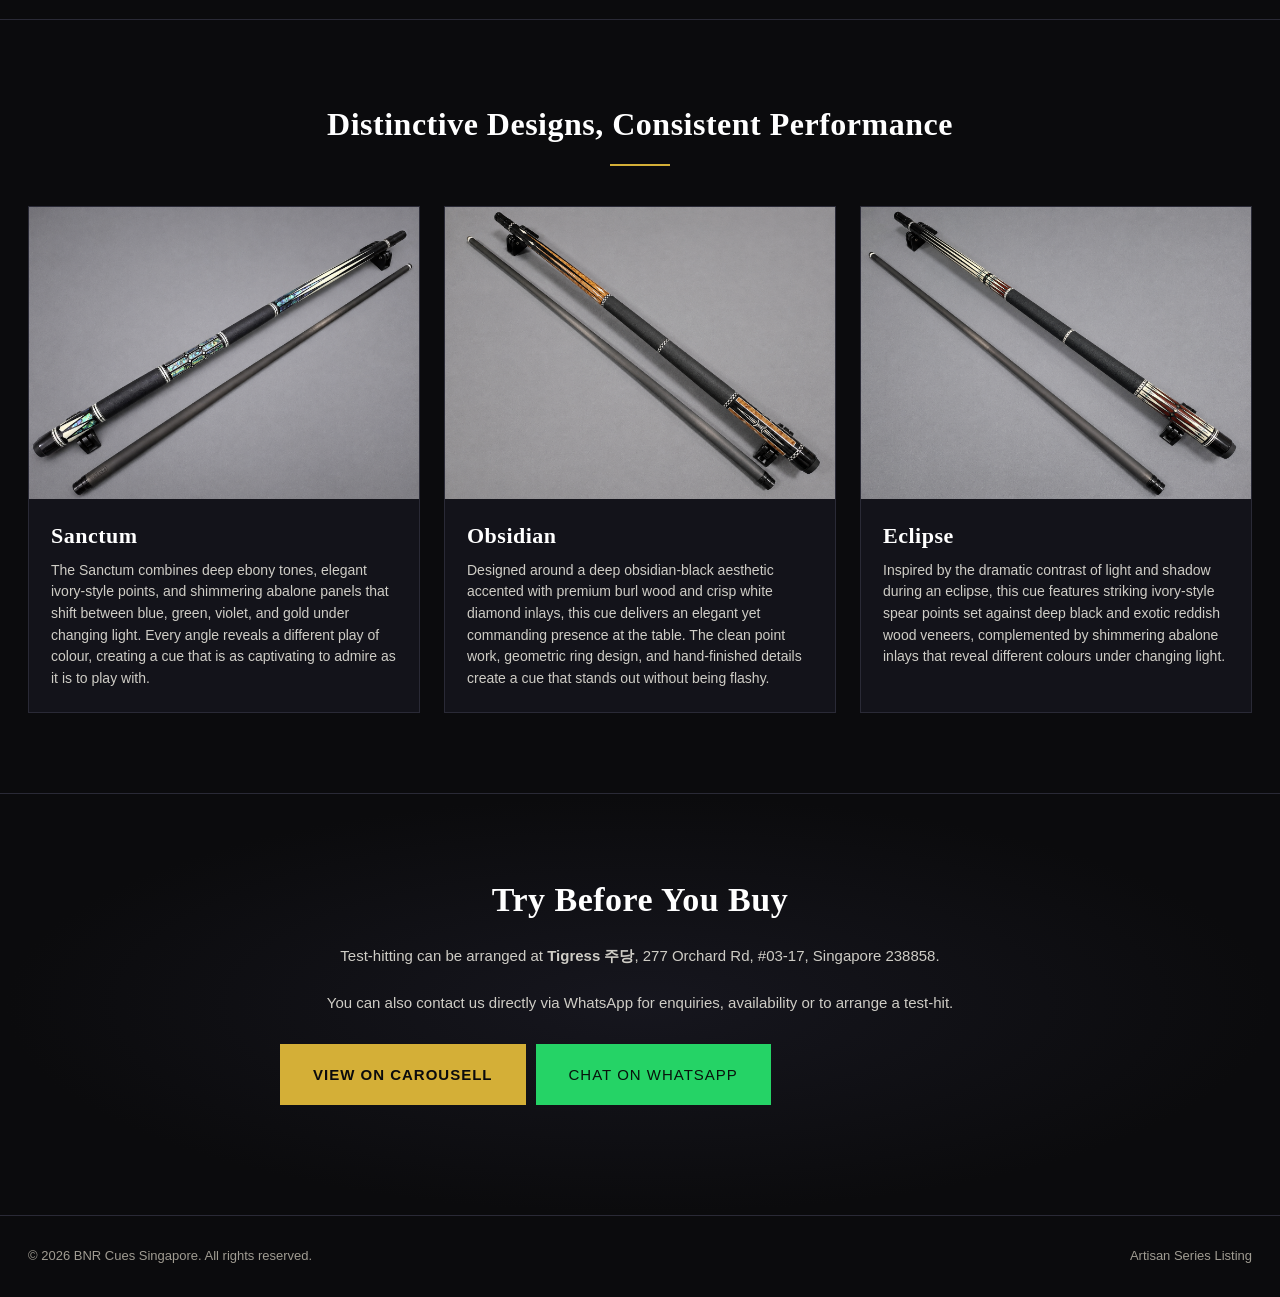
==== commit 6a01ffc7: "Update artisan.html" ====
--- a/artisan.html
+++ b/artisan.html
@@ -21,7 +21,7 @@
     background: #4b3428;
   }
 
-  /* Keep the two main action buttons on one line on larger screens */
+  /* Keep the action buttons on one line on larger screens */
   .actions {
     display: flex;
     flex-wrap: nowrap;
@@ -30,6 +30,19 @@
 
   .actions .btn {
     white-space: nowrap;
+  }
+
+  /* WhatsApp button */
+  .btn-whatsapp {
+    background: #25D366;
+    color: #08130c;
+    border: 1px solid #25D366;
+  }
+
+  .btn-whatsapp:hover {
+    background: #20bd5a;
+    border-color: #20bd5a;
+    transform: translateY(-1px);
   }
 
   @media (max-width: 620px) {
@@ -155,7 +168,7 @@
       <div class="price-row">
         <div class="price">S$600</div>
         <div class="price-note">
-          Free test-hitting · HomeTeamNS Bedok / Tampines SAFRA
+          Free test-hitting · Tigress 주당, Orchard Plaza
         </div>
       </div>
 
@@ -207,6 +220,15 @@
           rel="noopener"
         >
           Carousell — From S$600
+        </a>
+
+        <a
+          class="btn btn-whatsapp"
+          href="https://wa.me/6581490199?text=Hi%20BNR%20Cues!%20I%27m%20interested%20in%20the%20BNR%20Artisan%20Series."
+          target="_blank"
+          rel="noopener"
+        >
+          WhatsApp
         </a>
 
         <a class="btn btn-ghost" href="#contact">
@@ -340,20 +362,36 @@
 
     <p>
       Test-hitting can be arranged at
-      <strong>HomeTeamNS Bedok</strong> or
-      <strong>Tampines SAFRA</strong>.
-      Message through the Carousell listing for additional photos,
-      videos or enquiries.
+      <strong>Tigress 주당</strong>,
+      277 Orchard Rd,
+      #03-17,
+      Singapore 238858.
+      <br><br>
+      You can also contact us directly via WhatsApp for enquiries,
+      availability or to arrange a test-hit.
     </p>
 
-    <a
-      class="btn btn-primary big"
-      href="https://carousell.app.link/4e29NldjG4b"
-      target="_blank"
-      rel="noopener"
-    >
-      Message Seller on Carousell →
-    </a>
+    <div class="actions">
+
+      <a
+        class="btn btn-primary big"
+        href="https://carousell.app.link/4e29NldjG4b"
+        target="_blank"
+        rel="noopener"
+      >
+        View on Carousell
+      </a>
+
+      <a
+        class="btn btn-whatsapp big"
+        href="https://wa.me/6581490199?text=Hi%20BNR%20Cues!%20I%27d%20like%20to%20arrange%20a%20test-hit."
+        target="_blank"
+        rel="noopener"
+      >
+        Chat on WhatsApp
+      </a>
+
+    </div>
 
   </div>
 </section>
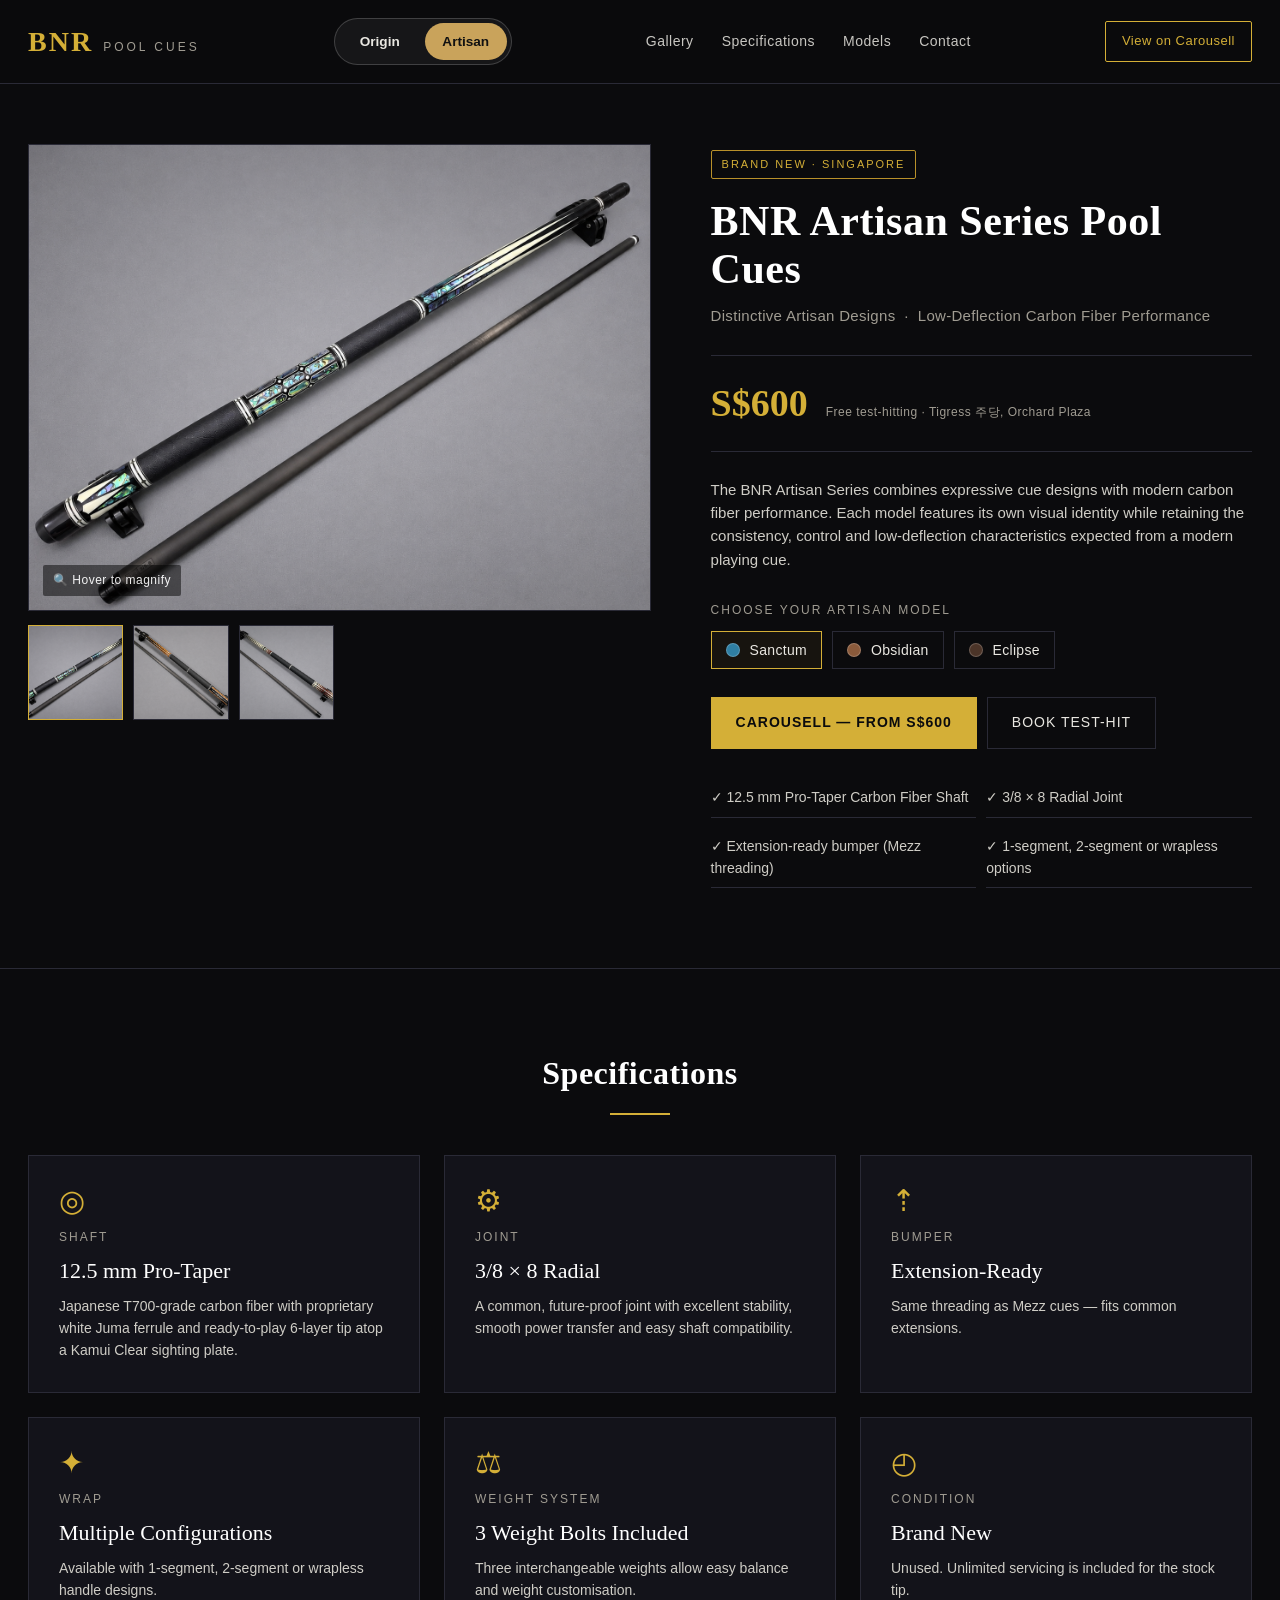
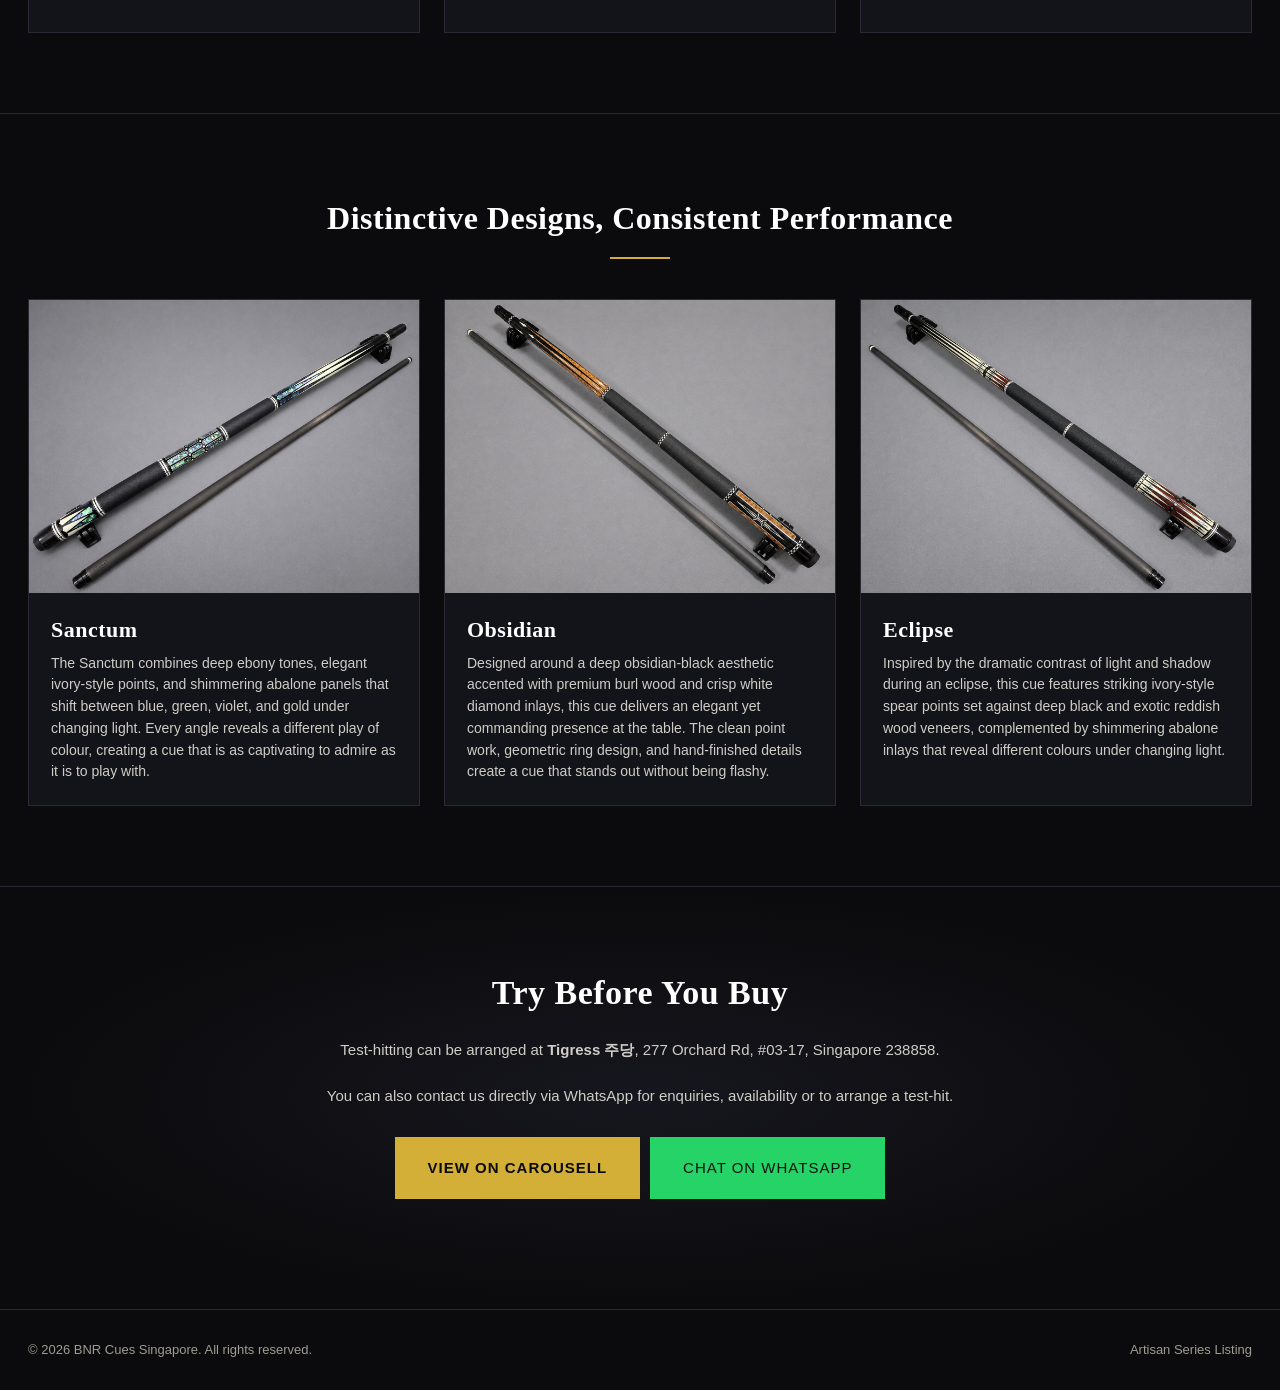
==== commit fbb93c2b: "Update artisan.html" ====
--- a/artisan.html
+++ b/artisan.html
@@ -43,6 +43,11 @@
     background: #20bd5a;
     border-color: #20bd5a;
     transform: translateY(-1px);
+  }
+
+  /* Centre the buttons in the contact section */
+  .contact .actions {
+    justify-content: center;
   }
 
   @media (max-width: 620px) {
@@ -223,15 +228,11 @@
         </a>
 
         <a
-          class="btn btn-whatsapp"
-          href="https://wa.me/6581490199?text=Hi%20BNR%20Cues!%20I%27m%20interested%20in%20the%20BNR%20Artisan%20Series."
+          class="btn btn-ghost"
+          href="https://wa.me/6581490199?text=Hi%20BNR%20Cues!%20I%27d%20like%20to%20arrange%20a%20test-hit."
           target="_blank"
           rel="noopener"
         >
-          WhatsApp
-        </a>
-
-        <a class="btn btn-ghost" href="#contact">
           Book Test-Hit
         </a>
 
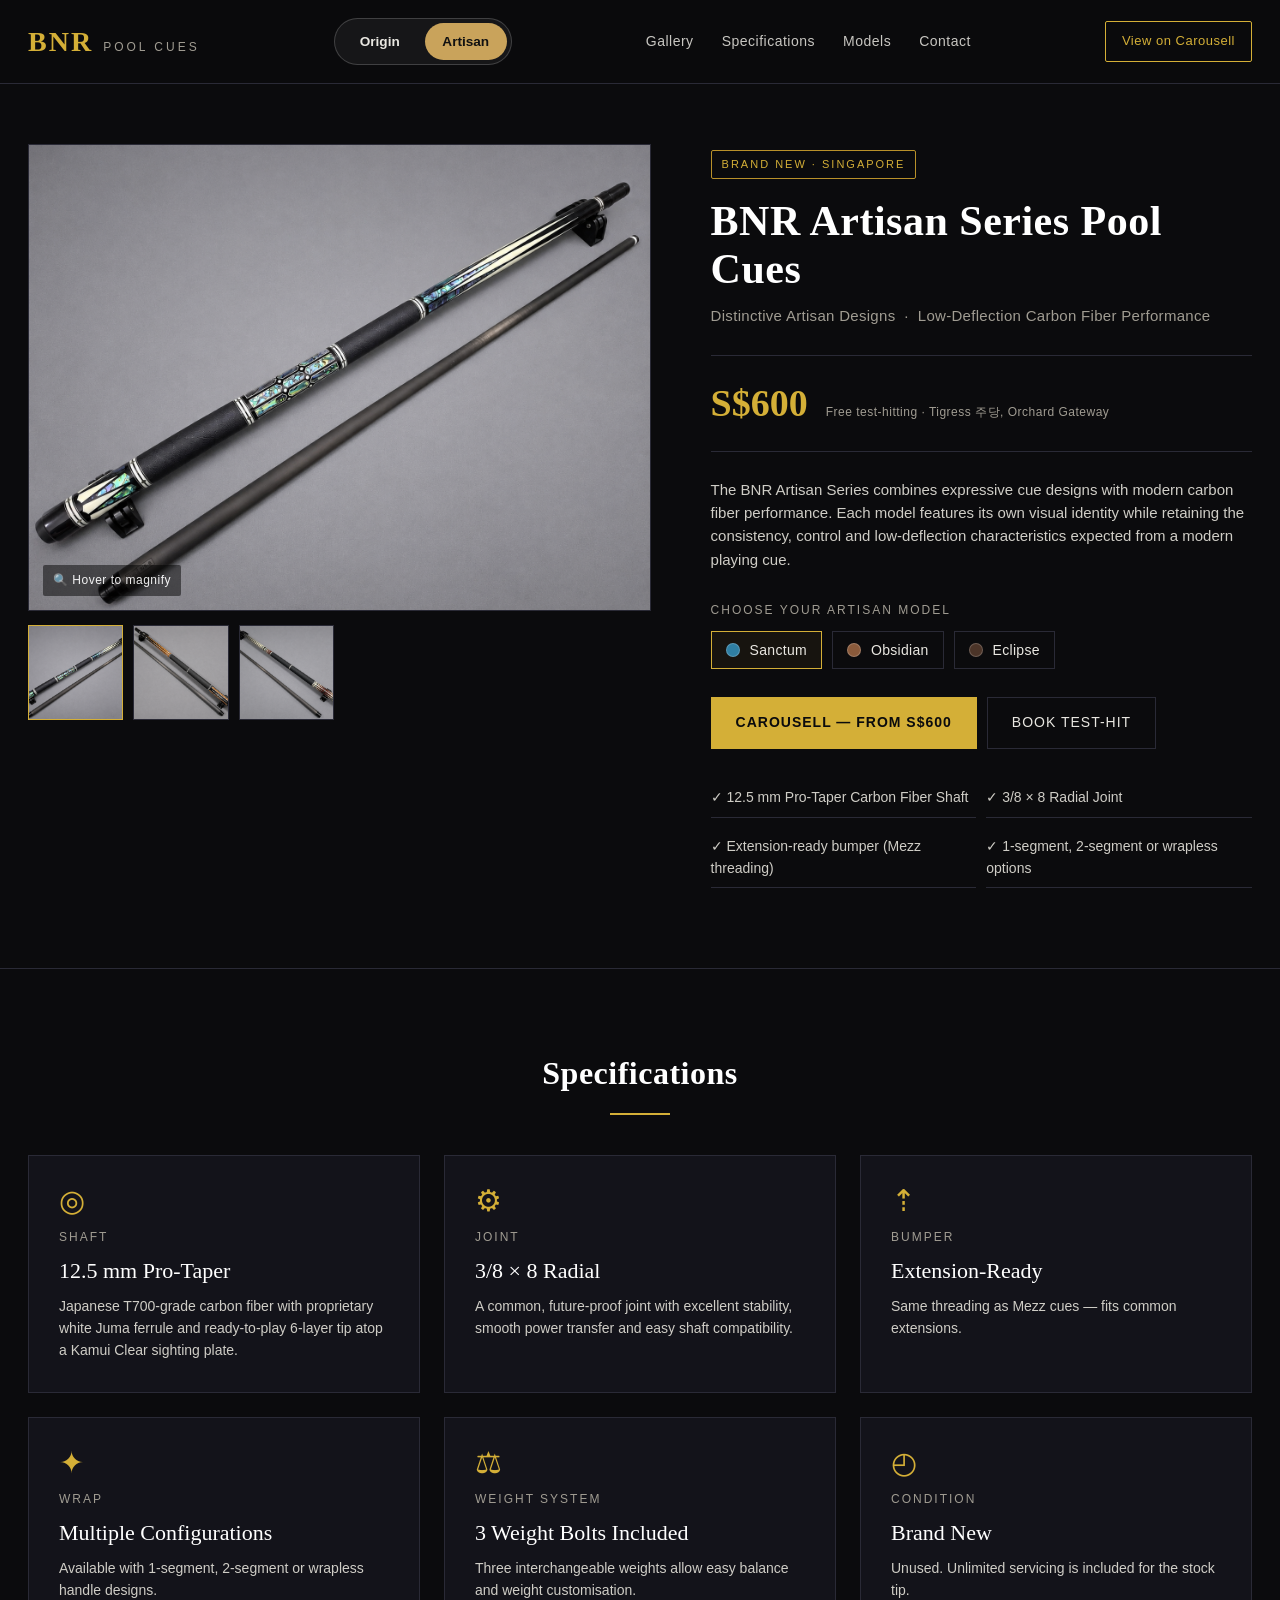
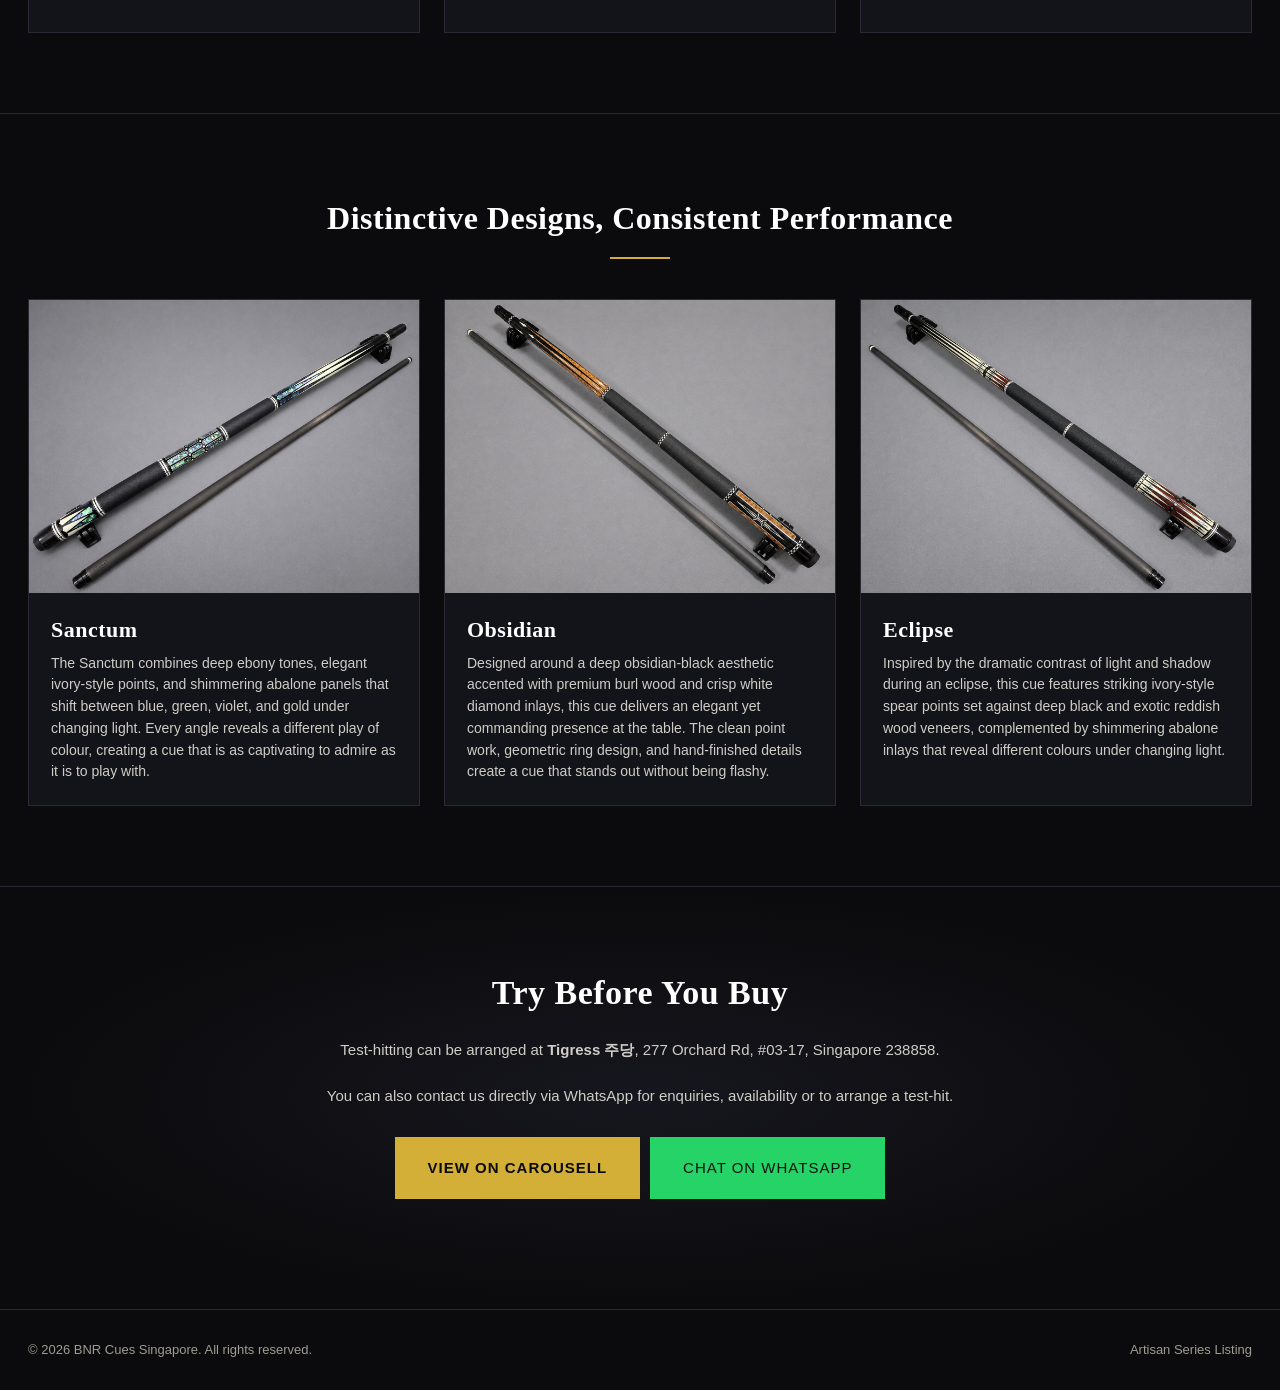
==== commit 4f20f82b: "Update artisan.html" ====
--- a/artisan.html
+++ b/artisan.html
@@ -173,7 +173,7 @@
       <div class="price-row">
         <div class="price">S$600</div>
         <div class="price-note">
-          Free test-hitting · Tigress 주당, Orchard Plaza
+          Free test-hitting · Tigress 주당, Orchard Gateway
         </div>
       </div>
 
@@ -229,9 +229,7 @@
 
         <a
           class="btn btn-ghost"
-          href="https://wa.me/6581490199?text=Hi%20BNR%20Cues!%20I%27d%20like%20to%20arrange%20a%20test-hit."
-          target="_blank"
-          rel="noopener"
+          href="#contact"
         >
           Book Test-Hit
         </a>
@@ -363,7 +361,7 @@
 
     <p>
       Test-hitting can be arranged at
-      <strong>Tigress 주당</strong>,
+      <strong><a href="https://82soho.com/tigress/tigress-menu/" target="_blank" rel="noopener">Tigress 주당</a></strong>,
       277 Orchard Rd,
       #03-17,
       Singapore 238858.
@@ -385,7 +383,7 @@
 
       <a
         class="btn btn-whatsapp big"
-        href="https://wa.me/6581490199?text=Hi%20BNR%20Cues!%20I%27d%20like%20to%20arrange%20a%20test-hit."
+        href="https://wa.me/6581490199?text=Hi%20BNR%20Cues!%20I%27m%20interested%20in%20the%20BNR%20Artisan%20Series."
         target="_blank"
         rel="noopener"
       >
